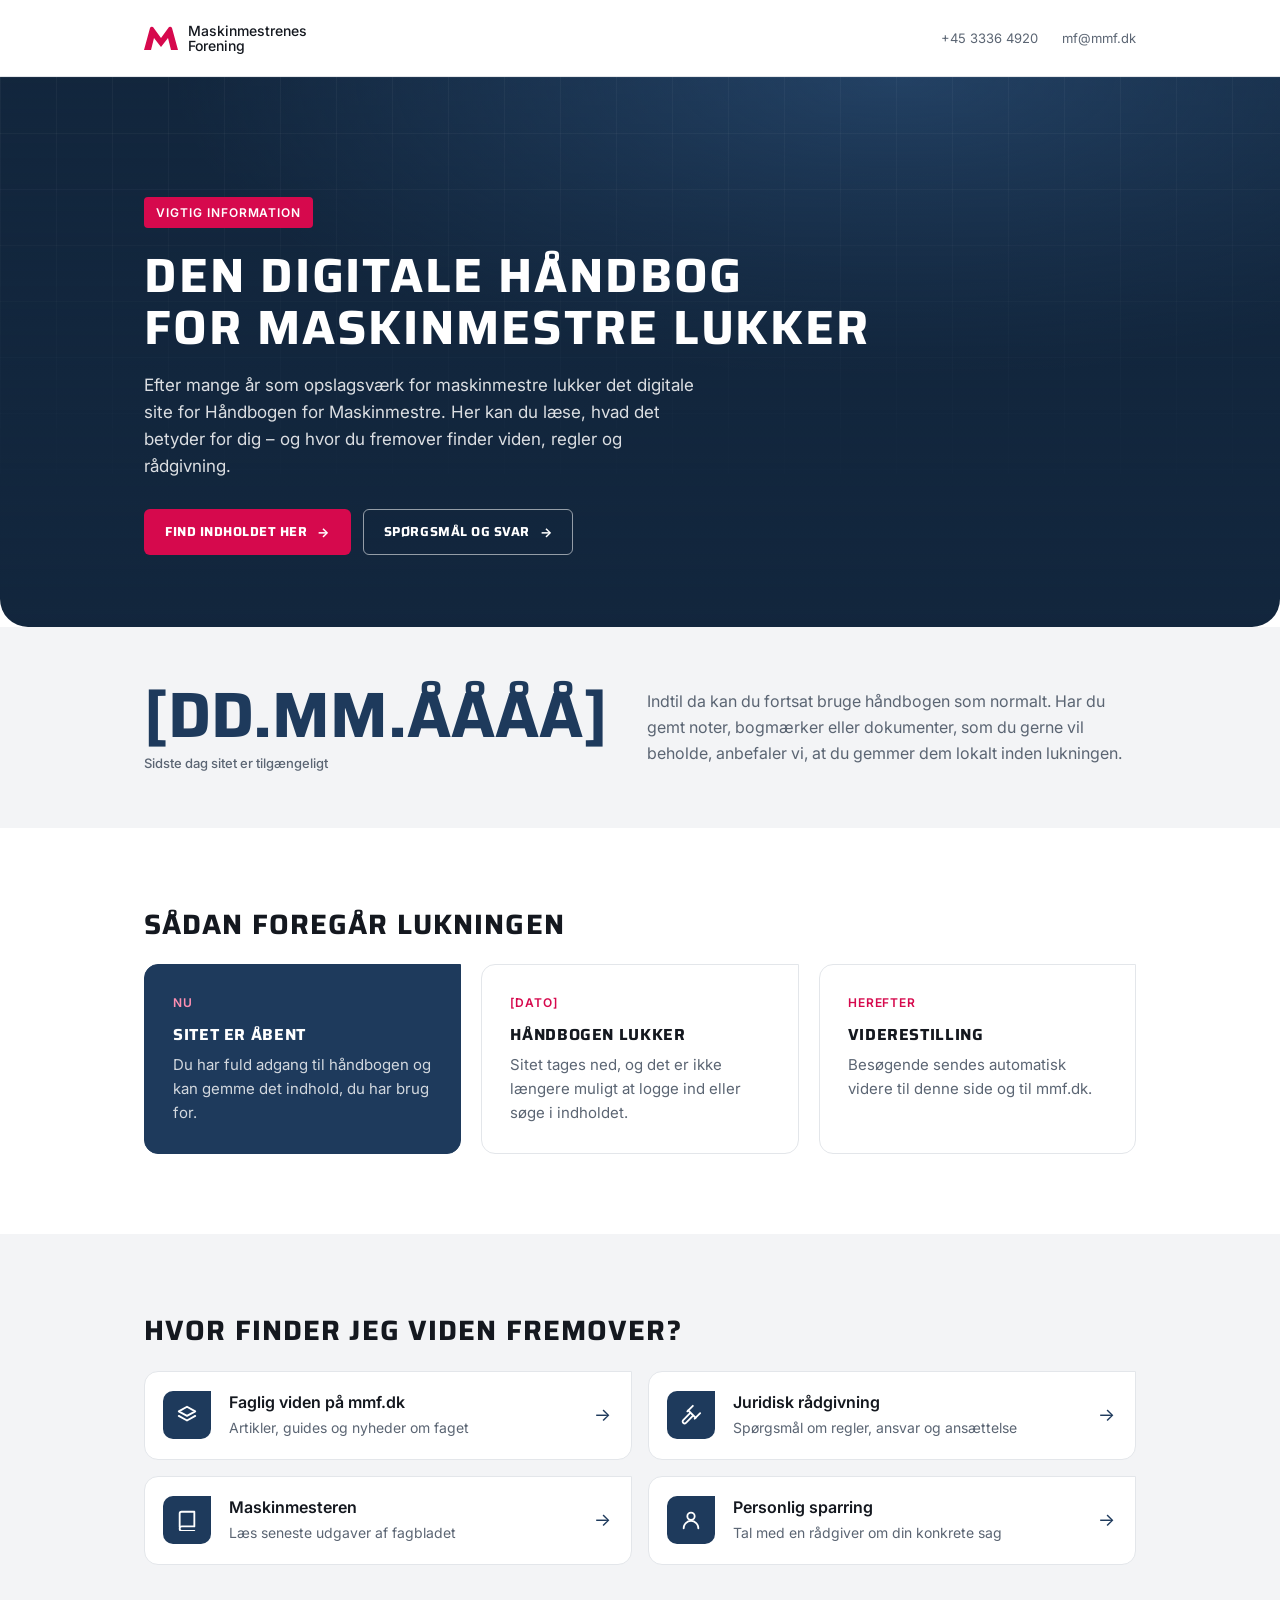
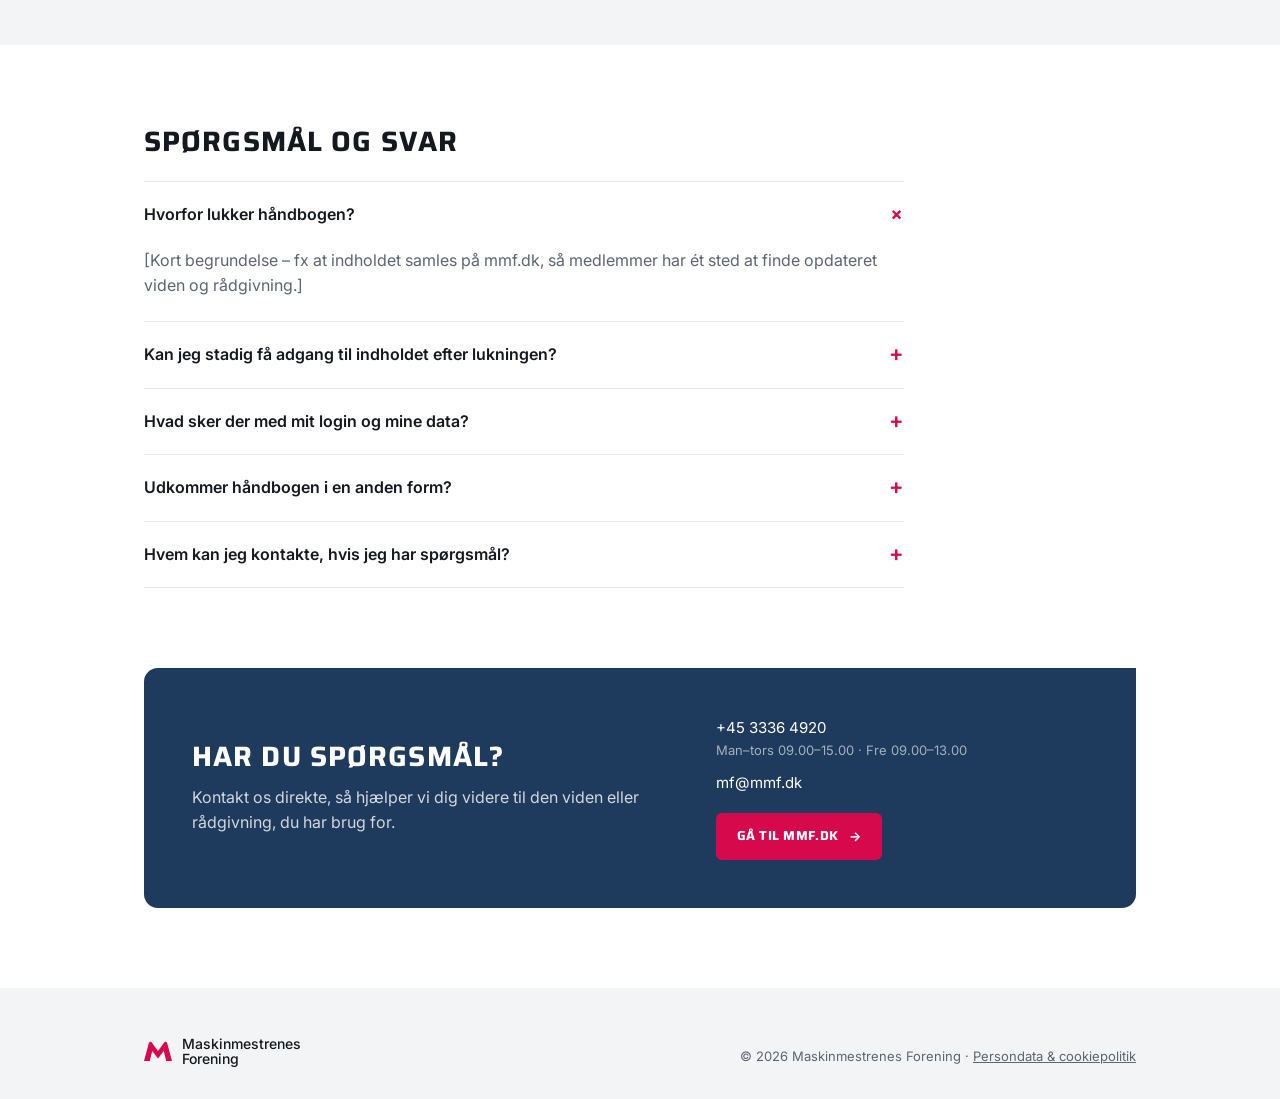
==== haandbog-nedlukning/index.html @ c43f75a7 "Add information page about closing the digital Håndbog for Maskinmestre Co-Authored-By: Claude Opus " ====
<!doctype html>
<html lang="da">
<head>
<meta charset="utf-8">
<meta name="viewport" content="width=device-width, initial-scale=1">
<title>Håndbogen lukker | Maskinmestrenes Forening</title>
<meta name="description" content="Den digitale Håndbog for Maskinmestre lukker. Læs hvad det betyder for dig, og hvor du fremover finder indholdet.">
<link rel="preconnect" href="https://fonts.googleapis.com">
<link rel="preconnect" href="https://fonts.gstatic.com" crossorigin>
<link href="https://fonts.googleapis.com/css2?family=Saira:wght@600;700&family=Inter:wght@400;500;600&display=swap" rel="stylesheet">
<style>
  :root {
    --red: #d6094d;
    --red-dark: #b0073f;
    --navy: #1e3a5c;
    --navy-dark: #12263d;
    --ink: #14181f;
    --muted: #5b6573;
    --line: #e3e6ea;
    --grey: #f3f4f6;
    --white: #fff;
    --radius: 14px;
    --wrap: 1040px;
  }
  * { box-sizing: border-box; }
  html { -webkit-text-size-adjust: 100%; }
  body {
    margin: 0;
    font: 400 16px/1.6 Inter, system-ui, sans-serif;
    color: var(--ink);
    background: var(--white);
  }
  a { color: inherit; }
  img, svg { display: block; }
  .wrap { max-width: var(--wrap); margin: 0 auto; padding: 0 24px; }

  h1, h2, h3, .btn {
    font-family: Saira, Inter, sans-serif;
    text-transform: uppercase;
    letter-spacing: .04em;
  }
  h1 { font-size: clamp(30px, 4.6vw, 48px); line-height: 1.08; margin: 0 0 18px; }
  h2 { font-size: clamp(22px, 2.6vw, 28px); line-height: 1.15; margin: 0 0 24px; }
  h3 { font-size: 16px; line-height: 1.3; margin: 0 0 8px; }
  p { margin: 0 0 14px; }

  /* Signatur-form: afrundede hjørner på alle undtagen øverst til højre */
  .shape { border-radius: var(--radius) 0 var(--radius) var(--radius); }

  /* Knapper */
  .btn {
    display: inline-flex; align-items: center; gap: 10px;
    padding: 12px 20px;
    font-size: 13px; font-weight: 700;
    text-decoration: none;
    border-radius: 6px;
    border: 1.5px solid transparent;
    transition: background .2s, border-color .2s, color .2s;
  }
  .btn::after { content: "→"; font-family: Inter, sans-serif; }
  .btn--red { background: var(--red); color: var(--white); }
  .btn--red:hover { background: var(--red-dark); }
  .btn--ghost { border-color: rgba(255,255,255,.55); color: var(--white); }
  .btn--ghost:hover { border-color: var(--white); background: rgba(255,255,255,.08); }
  .btn--outline { border-color: var(--red); color: var(--red); }
  .btn--outline:hover { background: var(--red); color: var(--white); }

  /* Header */
  .header { border-bottom: 1px solid var(--line); background: var(--white); }
  .header .wrap { display: flex; align-items: center; justify-content: space-between; height: 76px; }
  .logo { display: flex; align-items: center; gap: 10px; text-decoration: none; }
  .logo span { font-size: 14px; line-height: 1.1; font-weight: 500; }
  .header__contact { display: flex; gap: 24px; font-size: 13px; color: var(--muted); }
  .header__contact a { text-decoration: none; }
  .header__contact a:hover { color: var(--red); }

  /* Hero */
  .hero {
    position: relative;
    color: var(--white);
    background:
      linear-gradient(180deg, rgba(18,38,61,.35) 0%, rgba(18,38,61,.92) 100%),
      radial-gradient(1200px 500px at 70% 0%, #2c5079 0%, transparent 60%),
      var(--navy-dark);
    border-radius: 0 0 28px 28px;
    overflow: hidden;
  }
  /* Diskret teknisk linjemønster i stedet for foto – udskift evt. med billede */
  .hero::before {
    content: ""; position: absolute; inset: 0;
    background-image:
      linear-gradient(rgba(255,255,255,.04) 1px, transparent 1px),
      linear-gradient(90deg, rgba(255,255,255,.04) 1px, transparent 1px);
    background-size: 56px 56px;
    mask-image: linear-gradient(180deg, #000 0%, transparent 85%);
  }
  .hero .wrap { position: relative; padding-top: 120px; padding-bottom: 72px; }
  .hero__tag {
    display: inline-block; margin-bottom: 22px;
    padding: 6px 12px;
    font-size: 12px; font-weight: 600; letter-spacing: .08em; text-transform: uppercase;
    background: var(--red); border-radius: 4px;
  }
  .hero p { max-width: 560px; font-size: 17px; color: rgba(255,255,255,.85); }
  .hero__actions { display: flex; flex-wrap: wrap; gap: 12px; margin-top: 28px; }

  /* Nøgledato */
  .date-strip { background: var(--grey); padding: 56px 0; }
  .date-strip .wrap { display: grid; grid-template-columns: auto 1fr; gap: 40px; align-items: center; }
  .date-big {
    font-family: Saira, sans-serif; font-weight: 700;
    font-size: clamp(40px, 6vw, 64px); line-height: 1; color: var(--navy);
  }
  .date-big small { display: block; margin-top: 8px; font: 500 13px/1.3 Inter, sans-serif; color: var(--muted); text-transform: none; letter-spacing: 0; }
  .date-strip p { margin: 0; max-width: 560px; color: var(--muted); }

  /* Sektioner */
  .section { padding: 80px 0; }

  /* Tidslinje */
  .timeline { display: grid; grid-template-columns: repeat(3, 1fr); gap: 20px; list-style: none; margin: 0; padding: 0; }
  .timeline li { padding: 28px; border: 1px solid var(--line); background: var(--white); }
  .timeline li.is-now { background: var(--navy); color: var(--white); border-color: var(--navy); }
  .timeline__when {
    display: block; margin-bottom: 12px;
    font-size: 12px; font-weight: 600; letter-spacing: .08em; text-transform: uppercase; color: var(--red);
  }
  .timeline li.is-now .timeline__when { color: #ff8fb2; }
  .timeline p { margin: 0; font-size: 15px; color: var(--muted); }
  .timeline li.is-now p { color: rgba(255,255,255,.8); }

  /* Hvor finder jeg indholdet */
  .links { display: grid; grid-template-columns: repeat(2, 1fr); gap: 16px; }
  .link-card {
    display: flex; align-items: center; gap: 18px;
    padding: 18px 20px 18px 18px;
    background: var(--white); border: 1px solid var(--line);
    text-decoration: none;
    transition: border-color .2s, box-shadow .2s, transform .2s;
  }
  .link-card:hover { border-color: var(--navy); box-shadow: 0 8px 24px rgba(18,38,61,.08); transform: translateY(-2px); }
  .link-card__icon {
    flex: none; width: 48px; height: 48px;
    display: grid; place-items: center;
    background: var(--navy); color: var(--white);
    border-radius: 10px 0 10px 10px;
  }
  .link-card__text { flex: 1; }
  .link-card__text strong { display: block; font-weight: 600; }
  .link-card__text span { font-size: 14px; color: var(--muted); }
  .link-card__arrow { color: var(--navy); font-size: 18px; }

  /* FAQ */
  .faq { max-width: 760px; }
  .faq details { border-bottom: 1px solid var(--line); }
  .faq details:first-of-type { border-top: 1px solid var(--line); }
  .faq summary {
    list-style: none; cursor: pointer;
    display: flex; justify-content: space-between; gap: 20px;
    padding: 20px 0; font-weight: 600;
  }
  .faq summary::-webkit-details-marker { display: none; }
  .faq summary::after { content: "+"; font-size: 22px; line-height: 1; color: var(--red); transition: transform .2s; }
  .faq details[open] summary::after { transform: rotate(45deg); }
  .faq details p { color: var(--muted); padding-bottom: 8px; }

  /* Kontakt-boks */
  .contact {
    display: grid; grid-template-columns: 1.3fr 1fr; gap: 40px; align-items: center;
    padding: 48px; background: var(--navy); color: var(--white);
  }
  .contact p { color: rgba(255,255,255,.8); margin: 0; }
  .contact h2 { margin-bottom: 12px; }
  .contact ul { list-style: none; margin: 0; padding: 0; display: grid; gap: 10px; font-size: 15px; }
  .contact ul a { text-decoration: none; }
  .contact ul a:hover { text-decoration: underline; }
  .contact ul small { display: block; color: rgba(255,255,255,.6); font-size: 13px; }

  /* Footer */
  .footer { background: var(--grey); padding: 48px 0 32px; font-size: 13px; color: var(--muted); }
  .footer .wrap { display: flex; flex-wrap: wrap; justify-content: space-between; gap: 24px; align-items: flex-end; }

  @media (max-width: 820px) {
    .header__contact { display: none; }
    .hero .wrap { padding-top: 72px; padding-bottom: 56px; }
    .date-strip .wrap { grid-template-columns: 1fr; gap: 16px; }
    .timeline, .links, .contact { grid-template-columns: 1fr; }
    .contact { padding: 32px 24px; }
    .section { padding: 56px 0; }
  }
  @media (max-width: 480px) {
    .wrap { padding: 0 16px; }
    .hero__actions .btn { width: 100%; justify-content: space-between; }
  }
</style>
</head>
<body>

<header class="header">
  <div class="wrap">
    <a class="logo" href="https://www.mmf.dk" aria-label="Maskinmestrenes Forening – forside">
      <!-- Placeholder-mærke: udskift med det officielle logo (SVG) -->
      <svg width="34" height="24" viewBox="0 0 34 24" aria-hidden="true">
        <path d="M0 24 L6 2 Q7 0 9 1 L17 12 L25 1 Q27 0 28 2 L34 24 H27 L24 12 L17 21 L10 12 L7 24 Z" fill="#d6094d"/>
      </svg>
      <span>Maskinmestrenes<br>Forening</span>
    </a>
    <div class="header__contact">
      <a href="tel:+4533364920">+45 3336 4920</a>
      <a href="mailto:mf@mmf.dk">mf@mmf.dk</a>
    </div>
  </div>
</header>

<main>
  <section class="hero">
    <div class="wrap">
      <span class="hero__tag">Vigtig information</span>
      <h1>Den digitale håndbog<br>for maskinmestre lukker</h1>
      <p>Efter mange år som opslagsværk for maskinmestre lukker det digitale site for Håndbogen for Maskinmestre. Her kan du læse, hvad det betyder for dig – og hvor du fremover finder viden, regler og rådgivning.</p>
      <div class="hero__actions">
        <a class="btn btn--red" href="#hvor-finder-jeg">Find indholdet her</a>
        <a class="btn btn--ghost" href="#faq">Spørgsmål og svar</a>
      </div>
    </div>
  </section>

  <section class="date-strip">
    <div class="wrap">
      <div class="date-big">[DD.MM.ÅÅÅÅ]<small>Sidste dag sitet er tilgængeligt</small></div>
      <p>Indtil da kan du fortsat bruge håndbogen som normalt. Har du gemt noter, bogmærker eller dokumenter, som du gerne vil beholde, anbefaler vi, at du gemmer dem lokalt inden lukningen.</p>
    </div>
  </section>

  <section class="section">
    <div class="wrap">
      <h2>Sådan foregår lukningen</h2>
      <ol class="timeline">
        <li class="shape is-now">
          <span class="timeline__when">Nu</span>
          <h3>Sitet er åbent</h3>
          <p>Du har fuld adgang til håndbogen og kan gemme det indhold, du har brug for.</p>
        </li>
        <li class="shape">
          <span class="timeline__when">[Dato]</span>
          <h3>Håndbogen lukker</h3>
          <p>Sitet tages ned, og det er ikke længere muligt at logge ind eller søge i indholdet.</p>
        </li>
        <li class="shape">
          <span class="timeline__when">Herefter</span>
          <h3>Viderestilling</h3>
          <p>Besøgende sendes automatisk videre til denne side og til mmf.dk.</p>
        </li>
      </ol>
    </div>
  </section>

  <section class="section" id="hvor-finder-jeg" style="background: var(--grey);">
    <div class="wrap">
      <h2>Hvor finder jeg viden fremover?</h2>
      <div class="links">
        <a class="link-card shape" href="https://www.mmf.dk">
          <span class="link-card__icon" aria-hidden="true">
            <svg width="22" height="22" viewBox="0 0 24 24" fill="none" stroke="currentColor" stroke-width="2" stroke-linecap="round" stroke-linejoin="round"><path d="M12 3 3 8l9 5 9-5-9-5Z"/><path d="m3 13 9 5 9-5"/></svg>
          </span>
          <span class="link-card__text"><strong>Faglig viden på mmf.dk</strong><span>Artikler, guides og nyheder om faget</span></span>
          <span class="link-card__arrow" aria-hidden="true">→</span>
        </a>
        <a class="link-card shape" href="https://www.mmf.dk">
          <span class="link-card__icon" aria-hidden="true">
            <svg width="22" height="22" viewBox="0 0 24 24" fill="none" stroke="currentColor" stroke-width="2" stroke-linecap="round" stroke-linejoin="round"><path d="m14 13-7.5 7.5a2.1 2.1 0 0 1-3-3L11 10"/><path d="m16 16 6-6"/><path d="m8 8 6-6"/><path d="m9 7 8 8"/></svg>
          </span>
          <span class="link-card__text"><strong>Juridisk rådgivning</strong><span>Spørgsmål om regler, ansvar og ansættelse</span></span>
          <span class="link-card__arrow" aria-hidden="true">→</span>
        </a>
        <a class="link-card shape" href="https://www.mmf.dk">
          <span class="link-card__icon" aria-hidden="true">
            <svg width="22" height="22" viewBox="0 0 24 24" fill="none" stroke="currentColor" stroke-width="2" stroke-linecap="round" stroke-linejoin="round"><path d="M4 19.5V5a2 2 0 0 1 2-2h14v16H6.5a2.5 2.5 0 0 0 0 5H20"/></svg>
          </span>
          <span class="link-card__text"><strong>Maskinmesteren</strong><span>Læs seneste udgaver af fagbladet</span></span>
          <span class="link-card__arrow" aria-hidden="true">→</span>
        </a>
        <a class="link-card shape" href="https://www.mmf.dk">
          <span class="link-card__icon" aria-hidden="true">
            <svg width="22" height="22" viewBox="0 0 24 24" fill="none" stroke="currentColor" stroke-width="2" stroke-linecap="round" stroke-linejoin="round"><circle cx="12" cy="8" r="4"/><path d="M4 21a8 8 0 0 1 16 0"/></svg>
          </span>
          <span class="link-card__text"><strong>Personlig sparring</strong><span>Tal med en rådgiver om din konkrete sag</span></span>
          <span class="link-card__arrow" aria-hidden="true">→</span>
        </a>
      </div>
    </div>
  </section>

  <section class="section" id="faq">
    <div class="wrap">
      <h2>Spørgsmål og svar</h2>
      <div class="faq">
        <details open>
          <summary>Hvorfor lukker håndbogen?</summary>
          <p>[Kort begrundelse – fx at indholdet samles på mmf.dk, så medlemmer har ét sted at finde opdateret viden og rådgivning.]</p>
        </details>
        <details>
          <summary>Kan jeg stadig få adgang til indholdet efter lukningen?</summary>
          <p>Nej, sitet og dets indhold vil ikke længere være tilgængeligt. Gem derfor de dokumenter eller afsnit, du har brug for, inden lukningen.</p>
        </details>
        <details>
          <summary>Hvad sker der med mit login og mine data?</summary>
          <p>Dit login til håndbogen deaktiveres ved lukningen, og personoplysninger knyttet til sitet slettes i overensstemmelse med foreningens privatlivspolitik. Dit medlemskab af Maskinmestrenes Forening påvirkes ikke.</p>
        </details>
        <details>
          <summary>Udkommer håndbogen i en anden form?</summary>
          <p>[Uddyb om der findes en trykt udgave, PDF eller lignende – eller slet spørgsmålet.]</p>
        </details>
        <details>
          <summary>Hvem kan jeg kontakte, hvis jeg har spørgsmål?</summary>
          <p>Du er altid velkommen til at kontakte sekretariatet på telefon eller mail – se kontaktoplysningerne nedenfor.</p>
        </details>
      </div>
    </div>
  </section>

  <section class="section" style="padding-top: 0;">
    <div class="wrap">
      <div class="contact shape">
        <div>
          <h2>Har du spørgsmål?</h2>
          <p>Kontakt os direkte, så hjælper vi dig videre til den viden eller rådgivning, du har brug for.</p>
        </div>
        <ul>
          <li><a href="tel:+4533364920">+45 3336 4920</a><small>Man–tors 09.00–15.00 · Fre 09.00–13.00</small></li>
          <li><a href="mailto:mf@mmf.dk">mf@mmf.dk</a></li>
          <li style="margin-top: 8px;"><a class="btn btn--red" href="https://www.mmf.dk">Gå til mmf.dk</a></li>
        </ul>
      </div>
    </div>
  </section>
</main>

<footer class="footer">
  <div class="wrap">
    <a class="logo" href="https://www.mmf.dk">
      <svg width="28" height="20" viewBox="0 0 34 24" aria-hidden="true">
        <path d="M0 24 L6 2 Q7 0 9 1 L17 12 L25 1 Q27 0 28 2 L34 24 H27 L24 12 L17 21 L10 12 L7 24 Z" fill="#d6094d"/>
      </svg>
      <span style="color: var(--ink);">Maskinmestrenes<br>Forening</span>
    </a>
    <div>© 2026 Maskinmestrenes Forening · <a href="https://www.mmf.dk">Persondata &amp; cookiepolitik</a></div>
  </div>
</footer>

</body>
</html>
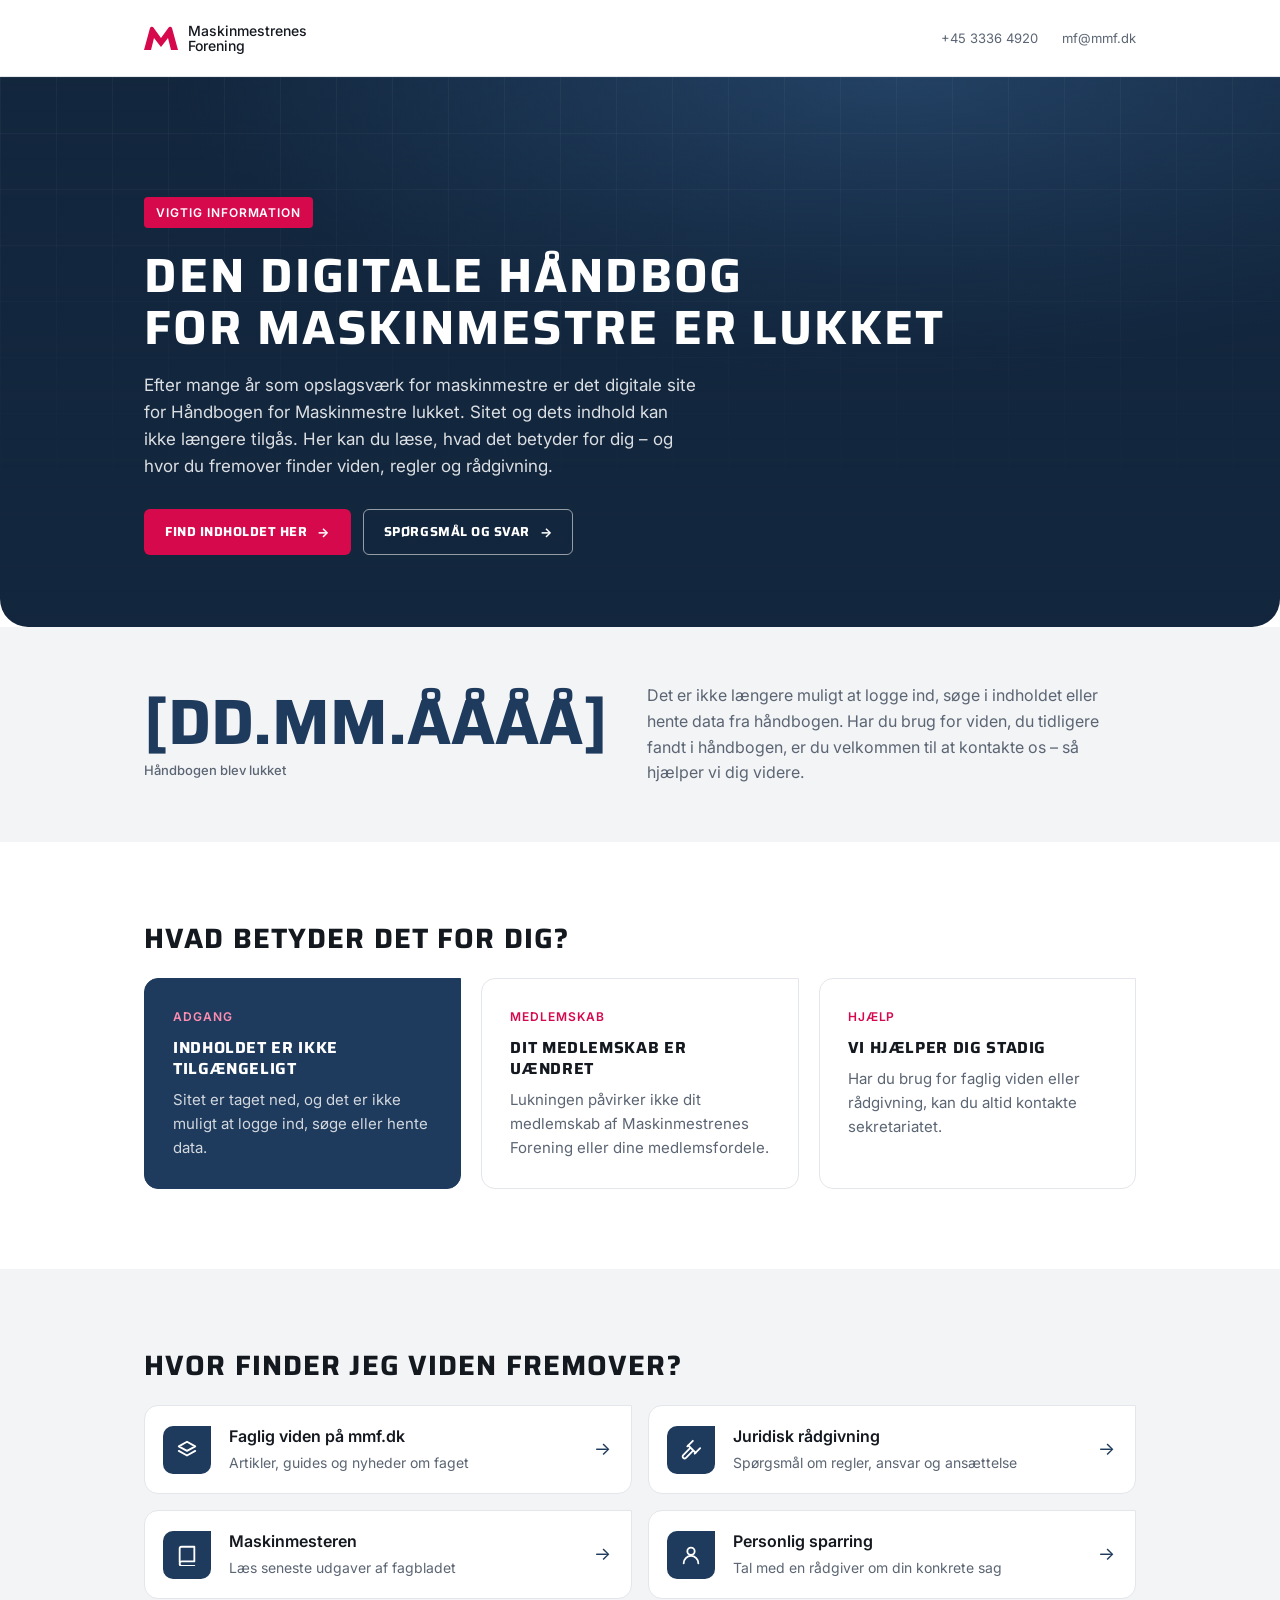
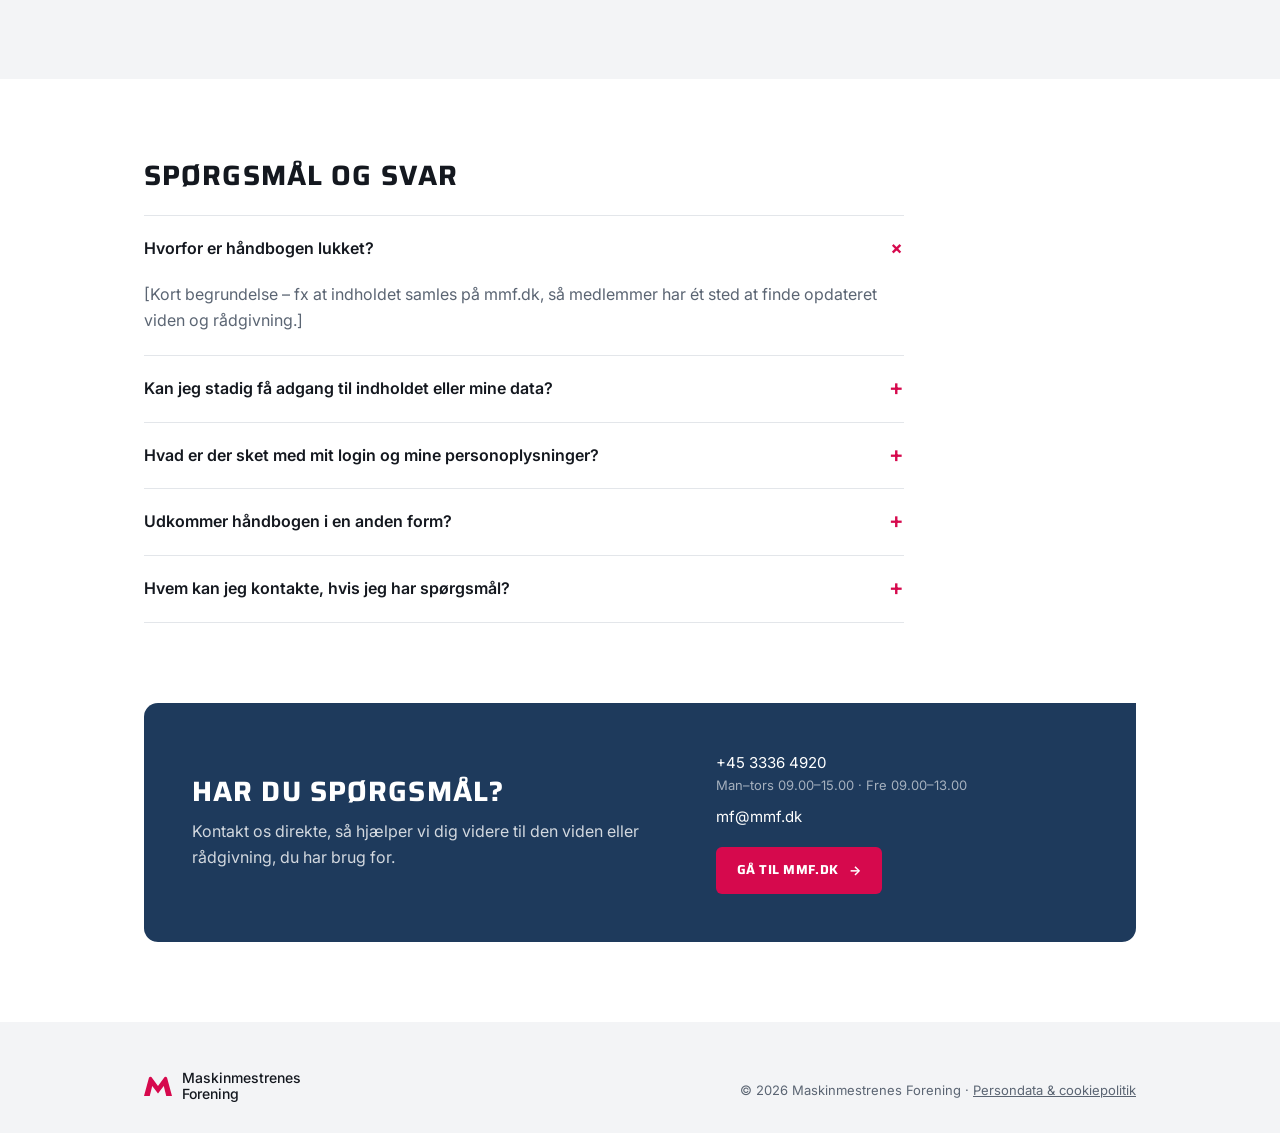
==== commit 29c6af32: "Update Håndbog page copy: the site is already closed Co-Authored-By: Claude Opus 5.5 <noreply@anthro" ====
--- a/haandbog-nedlukning/index.html
+++ b/haandbog-nedlukning/index.html
@@ -3,8 +3,8 @@
 <head>
 <meta charset="utf-8">
 <meta name="viewport" content="width=device-width, initial-scale=1">
-<title>Håndbogen lukker | Maskinmestrenes Forening</title>
-<meta name="description" content="Den digitale Håndbog for Maskinmestre lukker. Læs hvad det betyder for dig, og hvor du fremover finder indholdet.">
+<title>Håndbogen er lukket | Maskinmestrenes Forening</title>
+<meta name="description" content="Den digitale Håndbog for Maskinmestre er lukket. Læs hvad det betyder for dig, og hvor du fremover finder viden og rådgivning.">
 <link rel="preconnect" href="https://fonts.googleapis.com">
 <link rel="preconnect" href="https://fonts.gstatic.com" crossorigin>
 <link href="https://fonts.googleapis.com/css2?family=Saira:wght@600;700&family=Inter:wght@400;500;600&display=swap" rel="stylesheet">
@@ -216,8 +216,8 @@
   <section class="hero">
     <div class="wrap">
       <span class="hero__tag">Vigtig information</span>
-      <h1>Den digitale håndbog<br>for maskinmestre lukker</h1>
-      <p>Efter mange år som opslagsværk for maskinmestre lukker det digitale site for Håndbogen for Maskinmestre. Her kan du læse, hvad det betyder for dig – og hvor du fremover finder viden, regler og rådgivning.</p>
+      <h1>Den digitale håndbog<br>for maskinmestre er lukket</h1>
+      <p>Efter mange år som opslagsværk for maskinmestre er det digitale site for Håndbogen for Maskinmestre lukket. Sitet og dets indhold kan ikke længere tilgås. Her kan du læse, hvad det betyder for dig – og hvor du fremover finder viden, regler og rådgivning.</p>
       <div class="hero__actions">
         <a class="btn btn--red" href="#hvor-finder-jeg">Find indholdet her</a>
         <a class="btn btn--ghost" href="#faq">Spørgsmål og svar</a>
@@ -227,31 +227,31 @@
 
   <section class="date-strip">
     <div class="wrap">
-      <div class="date-big">[DD.MM.ÅÅÅÅ]<small>Sidste dag sitet er tilgængeligt</small></div>
-      <p>Indtil da kan du fortsat bruge håndbogen som normalt. Har du gemt noter, bogmærker eller dokumenter, som du gerne vil beholde, anbefaler vi, at du gemmer dem lokalt inden lukningen.</p>
+      <div class="date-big">[DD.MM.ÅÅÅÅ]<small>Håndbogen blev lukket</small></div>
+      <p>Det er ikke længere muligt at logge ind, søge i indholdet eller hente data fra håndbogen. Har du brug for viden, du tidligere fandt i håndbogen, er du velkommen til at kontakte os – så hjælper vi dig videre.</p>
     </div>
   </section>
 
   <section class="section">
     <div class="wrap">
-      <h2>Sådan foregår lukningen</h2>
-      <ol class="timeline">
+      <h2>Hvad betyder det for dig?</h2>
+      <ul class="timeline">
         <li class="shape is-now">
-          <span class="timeline__when">Nu</span>
-          <h3>Sitet er åbent</h3>
-          <p>Du har fuld adgang til håndbogen og kan gemme det indhold, du har brug for.</p>
+          <span class="timeline__when">Adgang</span>
+          <h3>Indholdet er ikke tilgængeligt</h3>
+          <p>Sitet er taget ned, og det er ikke muligt at logge ind, søge eller hente data.</p>
         </li>
         <li class="shape">
-          <span class="timeline__when">[Dato]</span>
-          <h3>Håndbogen lukker</h3>
-          <p>Sitet tages ned, og det er ikke længere muligt at logge ind eller søge i indholdet.</p>
+          <span class="timeline__when">Medlemskab</span>
+          <h3>Dit medlemskab er uændret</h3>
+          <p>Lukningen påvirker ikke dit medlemskab af Maskinmestrenes Forening eller dine medlemsfordele.</p>
         </li>
         <li class="shape">
-          <span class="timeline__when">Herefter</span>
-          <h3>Viderestilling</h3>
-          <p>Besøgende sendes automatisk videre til denne side og til mmf.dk.</p>
+          <span class="timeline__when">Hjælp</span>
+          <h3>Vi hjælper dig stadig</h3>
+          <p>Har du brug for faglig viden eller rådgivning, kan du altid kontakte sekretariatet.</p>
         </li>
-      </ol>
+      </ul>
     </div>
   </section>
 
@@ -296,16 +296,16 @@
       <h2>Spørgsmål og svar</h2>
       <div class="faq">
         <details open>
-          <summary>Hvorfor lukker håndbogen?</summary>
+          <summary>Hvorfor er håndbogen lukket?</summary>
           <p>[Kort begrundelse – fx at indholdet samles på mmf.dk, så medlemmer har ét sted at finde opdateret viden og rådgivning.]</p>
         </details>
         <details>
-          <summary>Kan jeg stadig få adgang til indholdet efter lukningen?</summary>
-          <p>Nej, sitet og dets indhold vil ikke længere være tilgængeligt. Gem derfor de dokumenter eller afsnit, du har brug for, inden lukningen.</p>
+          <summary>Kan jeg stadig få adgang til indholdet eller mine data?</summary>
+          <p>Nej. Sitet er lukket, og hverken indhold eller data kan tilgås eller hentes. Har du brug for viden fra et bestemt område, kan du kontakte sekretariatet, som hjælper dig videre.</p>
         </details>
         <details>
-          <summary>Hvad sker der med mit login og mine data?</summary>
-          <p>Dit login til håndbogen deaktiveres ved lukningen, og personoplysninger knyttet til sitet slettes i overensstemmelse med foreningens privatlivspolitik. Dit medlemskab af Maskinmestrenes Forening påvirkes ikke.</p>
+          <summary>Hvad er der sket med mit login og mine personoplysninger?</summary>
+          <p>Dit login til håndbogen er deaktiveret. Personoplysninger knyttet til sitet håndteres i overensstemmelse med foreningens privatlivspolitik. Dit medlemskab af Maskinmestrenes Forening påvirkes ikke.</p>
         </details>
         <details>
           <summary>Udkommer håndbogen i en anden form?</summary>
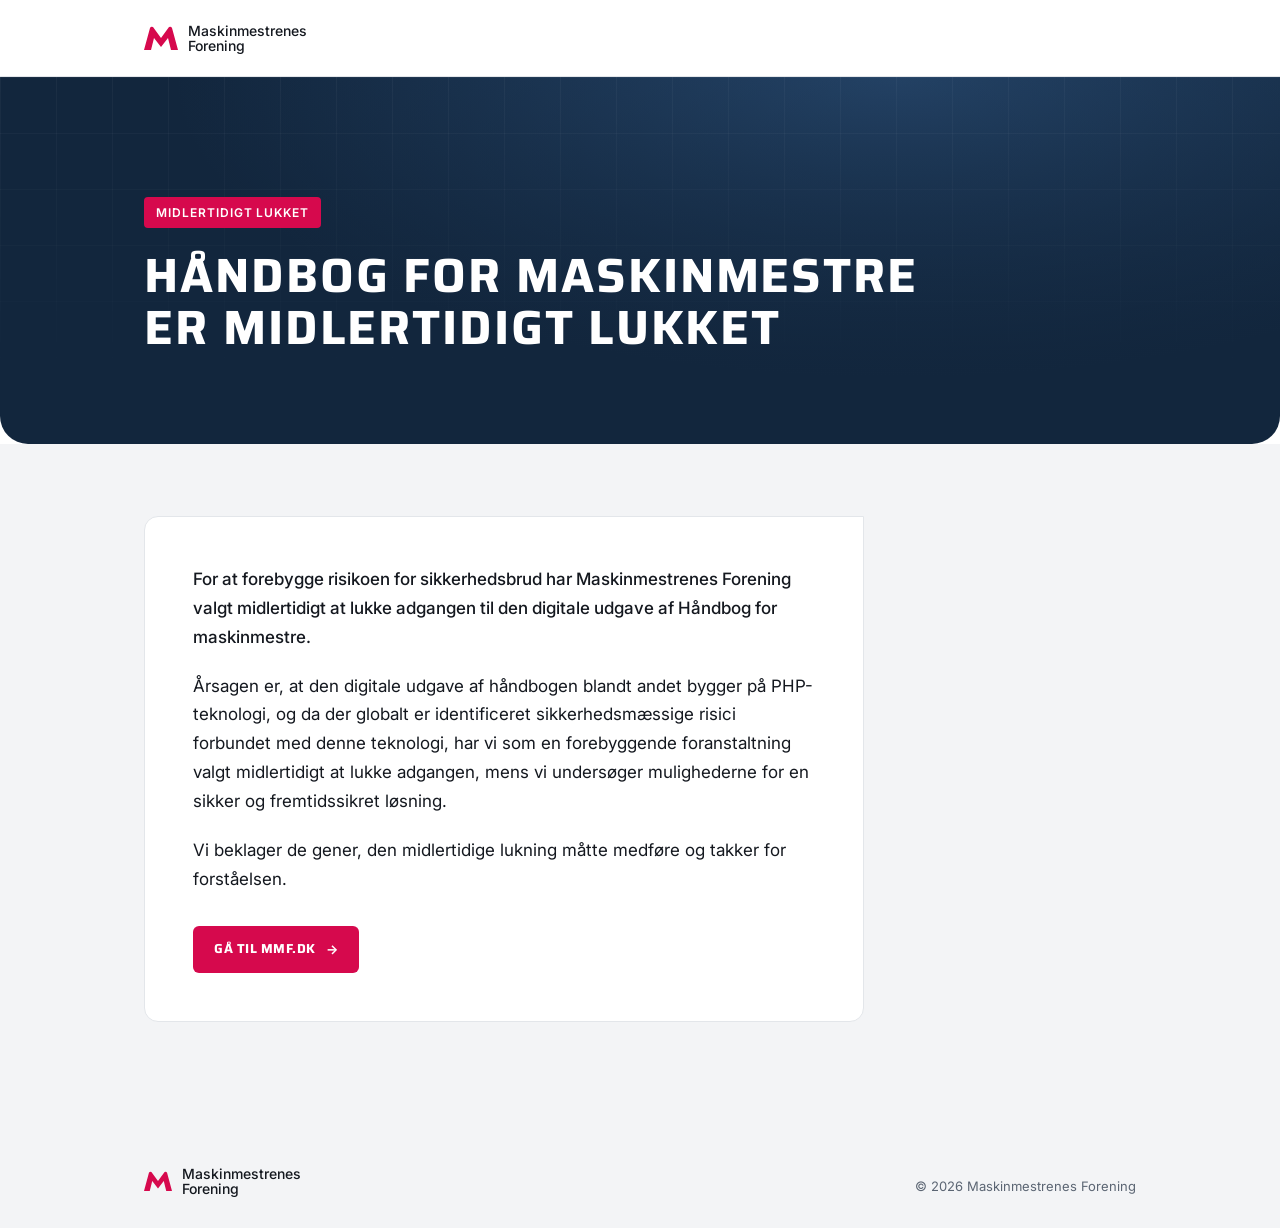
==== commit 888861e6: "Add simple 'temporarily closed' version of the Håndbog page Keep the fuller page as udvidet.html.  C" ====
--- a/haandbog-nedlukning/index.html
+++ b/haandbog-nedlukning/index.html
@@ -3,8 +3,8 @@
 <head>
 <meta charset="utf-8">
 <meta name="viewport" content="width=device-width, initial-scale=1">
-<title>Håndbogen er lukket | Maskinmestrenes Forening</title>
-<meta name="description" content="Den digitale Håndbog for Maskinmestre er lukket. Læs hvad det betyder for dig, og hvor du fremover finder viden og rådgivning.">
+<title>Håndbog for maskinmestre er midlertidigt lukket | Maskinmestrenes Forening</title>
+<meta name="description" content="Adgangen til den digitale udgave af Håndbog for maskinmestre er midlertidigt lukket som en forebyggende sikkerhedsforanstaltning.">
 <link rel="preconnect" href="https://fonts.googleapis.com">
 <link rel="preconnect" href="https://fonts.gstatic.com" crossorigin>
 <link href="https://fonts.googleapis.com/css2?family=Saira:wght@600;700&family=Inter:wght@400;500;600&display=swap" rel="stylesheet">
@@ -192,6 +192,18 @@
     .wrap { padding: 0 16px; }
     .hero__actions .btn { width: 100%; justify-content: space-between; }
   }
+
+  /* Simpel version */
+  .notice { padding: 72px 0 96px; }
+  .notice__card { max-width: 720px; padding: 48px; background: var(--white); border: 1px solid var(--line); }
+  .notice__card p { font-size: 17px; line-height: 1.7; margin-bottom: 20px; }
+  .notice__card p:last-of-type { margin-bottom: 32px; }
+  .notice__lead { font-weight: 500; }
+  @media (max-width: 820px) {
+    .notice { padding: 40px 0 64px; }
+    .notice__card { padding: 28px 22px; }
+    .notice__card p { font-size: 16px; }
+  }
 </style>
 </head>
 <body>
@@ -205,132 +217,24 @@
       </svg>
       <span>Maskinmestrenes<br>Forening</span>
     </a>
-    <div class="header__contact">
-      <a href="tel:+4533364920">+45 3336 4920</a>
-      <a href="mailto:mf@mmf.dk">mf@mmf.dk</a>
-    </div>
   </div>
 </header>
 
 <main>
   <section class="hero">
     <div class="wrap">
-      <span class="hero__tag">Vigtig information</span>
-      <h1>Den digitale håndbog<br>for maskinmestre er lukket</h1>
-      <p>Efter mange år som opslagsværk for maskinmestre er det digitale site for Håndbogen for Maskinmestre lukket. Sitet og dets indhold kan ikke længere tilgås. Her kan du læse, hvad det betyder for dig – og hvor du fremover finder viden, regler og rådgivning.</p>
-      <div class="hero__actions">
-        <a class="btn btn--red" href="#hvor-finder-jeg">Find indholdet her</a>
-        <a class="btn btn--ghost" href="#faq">Spørgsmål og svar</a>
-      </div>
+      <span class="hero__tag">Midlertidigt lukket</span>
+      <h1>Håndbog for maskinmestre<br>er midlertidigt lukket</h1>
     </div>
   </section>
 
-  <section class="date-strip">
+  <section class="notice" style="background: var(--grey);">
     <div class="wrap">
-      <div class="date-big">[DD.MM.ÅÅÅÅ]<small>Håndbogen blev lukket</small></div>
-      <p>Det er ikke længere muligt at logge ind, søge i indholdet eller hente data fra håndbogen. Har du brug for viden, du tidligere fandt i håndbogen, er du velkommen til at kontakte os – så hjælper vi dig videre.</p>
-    </div>
-  </section>
-
-  <section class="section">
-    <div class="wrap">
-      <h2>Hvad betyder det for dig?</h2>
-      <ul class="timeline">
-        <li class="shape is-now">
-          <span class="timeline__when">Adgang</span>
-          <h3>Indholdet er ikke tilgængeligt</h3>
-          <p>Sitet er taget ned, og det er ikke muligt at logge ind, søge eller hente data.</p>
-        </li>
-        <li class="shape">
-          <span class="timeline__when">Medlemskab</span>
-          <h3>Dit medlemskab er uændret</h3>
-          <p>Lukningen påvirker ikke dit medlemskab af Maskinmestrenes Forening eller dine medlemsfordele.</p>
-        </li>
-        <li class="shape">
-          <span class="timeline__when">Hjælp</span>
-          <h3>Vi hjælper dig stadig</h3>
-          <p>Har du brug for faglig viden eller rådgivning, kan du altid kontakte sekretariatet.</p>
-        </li>
-      </ul>
-    </div>
-  </section>
-
-  <section class="section" id="hvor-finder-jeg" style="background: var(--grey);">
-    <div class="wrap">
-      <h2>Hvor finder jeg viden fremover?</h2>
-      <div class="links">
-        <a class="link-card shape" href="https://www.mmf.dk">
-          <span class="link-card__icon" aria-hidden="true">
-            <svg width="22" height="22" viewBox="0 0 24 24" fill="none" stroke="currentColor" stroke-width="2" stroke-linecap="round" stroke-linejoin="round"><path d="M12 3 3 8l9 5 9-5-9-5Z"/><path d="m3 13 9 5 9-5"/></svg>
-          </span>
-          <span class="link-card__text"><strong>Faglig viden på mmf.dk</strong><span>Artikler, guides og nyheder om faget</span></span>
-          <span class="link-card__arrow" aria-hidden="true">→</span>
-        </a>
-        <a class="link-card shape" href="https://www.mmf.dk">
-          <span class="link-card__icon" aria-hidden="true">
-            <svg width="22" height="22" viewBox="0 0 24 24" fill="none" stroke="currentColor" stroke-width="2" stroke-linecap="round" stroke-linejoin="round"><path d="m14 13-7.5 7.5a2.1 2.1 0 0 1-3-3L11 10"/><path d="m16 16 6-6"/><path d="m8 8 6-6"/><path d="m9 7 8 8"/></svg>
-          </span>
-          <span class="link-card__text"><strong>Juridisk rådgivning</strong><span>Spørgsmål om regler, ansvar og ansættelse</span></span>
-          <span class="link-card__arrow" aria-hidden="true">→</span>
-        </a>
-        <a class="link-card shape" href="https://www.mmf.dk">
-          <span class="link-card__icon" aria-hidden="true">
-            <svg width="22" height="22" viewBox="0 0 24 24" fill="none" stroke="currentColor" stroke-width="2" stroke-linecap="round" stroke-linejoin="round"><path d="M4 19.5V5a2 2 0 0 1 2-2h14v16H6.5a2.5 2.5 0 0 0 0 5H20"/></svg>
-          </span>
-          <span class="link-card__text"><strong>Maskinmesteren</strong><span>Læs seneste udgaver af fagbladet</span></span>
-          <span class="link-card__arrow" aria-hidden="true">→</span>
-        </a>
-        <a class="link-card shape" href="https://www.mmf.dk">
-          <span class="link-card__icon" aria-hidden="true">
-            <svg width="22" height="22" viewBox="0 0 24 24" fill="none" stroke="currentColor" stroke-width="2" stroke-linecap="round" stroke-linejoin="round"><circle cx="12" cy="8" r="4"/><path d="M4 21a8 8 0 0 1 16 0"/></svg>
-          </span>
-          <span class="link-card__text"><strong>Personlig sparring</strong><span>Tal med en rådgiver om din konkrete sag</span></span>
-          <span class="link-card__arrow" aria-hidden="true">→</span>
-        </a>
-      </div>
-    </div>
-  </section>
-
-  <section class="section" id="faq">
-    <div class="wrap">
-      <h2>Spørgsmål og svar</h2>
-      <div class="faq">
-        <details open>
-          <summary>Hvorfor er håndbogen lukket?</summary>
-          <p>[Kort begrundelse – fx at indholdet samles på mmf.dk, så medlemmer har ét sted at finde opdateret viden og rådgivning.]</p>
-        </details>
-        <details>
-          <summary>Kan jeg stadig få adgang til indholdet eller mine data?</summary>
-          <p>Nej. Sitet er lukket, og hverken indhold eller data kan tilgås eller hentes. Har du brug for viden fra et bestemt område, kan du kontakte sekretariatet, som hjælper dig videre.</p>
-        </details>
-        <details>
-          <summary>Hvad er der sket med mit login og mine personoplysninger?</summary>
-          <p>Dit login til håndbogen er deaktiveret. Personoplysninger knyttet til sitet håndteres i overensstemmelse med foreningens privatlivspolitik. Dit medlemskab af Maskinmestrenes Forening påvirkes ikke.</p>
-        </details>
-        <details>
-          <summary>Udkommer håndbogen i en anden form?</summary>
-          <p>[Uddyb om der findes en trykt udgave, PDF eller lignende – eller slet spørgsmålet.]</p>
-        </details>
-        <details>
-          <summary>Hvem kan jeg kontakte, hvis jeg har spørgsmål?</summary>
-          <p>Du er altid velkommen til at kontakte sekretariatet på telefon eller mail – se kontaktoplysningerne nedenfor.</p>
-        </details>
-      </div>
-    </div>
-  </section>
-
-  <section class="section" style="padding-top: 0;">
-    <div class="wrap">
-      <div class="contact shape">
-        <div>
-          <h2>Har du spørgsmål?</h2>
-          <p>Kontakt os direkte, så hjælper vi dig videre til den viden eller rådgivning, du har brug for.</p>
-        </div>
-        <ul>
-          <li><a href="tel:+4533364920">+45 3336 4920</a><small>Man–tors 09.00–15.00 · Fre 09.00–13.00</small></li>
-          <li><a href="mailto:mf@mmf.dk">mf@mmf.dk</a></li>
-          <li style="margin-top: 8px;"><a class="btn btn--red" href="https://www.mmf.dk">Gå til mmf.dk</a></li>
-        </ul>
+      <div class="notice__card shape">
+        <p class="notice__lead">For at forebygge risikoen for sikkerhedsbrud har Maskinmestrenes Forening valgt midlertidigt at lukke adgangen til den digitale udgave af Håndbog for maskinmestre.</p>
+        <p>Årsagen er, at den digitale udgave af håndbogen blandt andet bygger på PHP-teknologi, og da der globalt er identificeret sikkerhedsmæssige risici forbundet med denne teknologi, har vi som en forebyggende foranstaltning valgt midlertidigt at lukke adgangen, mens vi undersøger mulighederne for en sikker og fremtidssikret løsning.</p>
+        <p>Vi beklager de gener, den midlertidige lukning måtte medføre og takker for forståelsen.</p>
+        <a class="btn btn--red" href="https://www.mmf.dk">Gå til mmf.dk</a>
       </div>
     </div>
   </section>
@@ -344,7 +248,7 @@
       </svg>
       <span style="color: var(--ink);">Maskinmestrenes<br>Forening</span>
     </a>
-    <div>© 2026 Maskinmestrenes Forening · <a href="https://www.mmf.dk">Persondata &amp; cookiepolitik</a></div>
+    <div>© 2026 Maskinmestrenes Forening</div>
   </div>
 </footer>
 
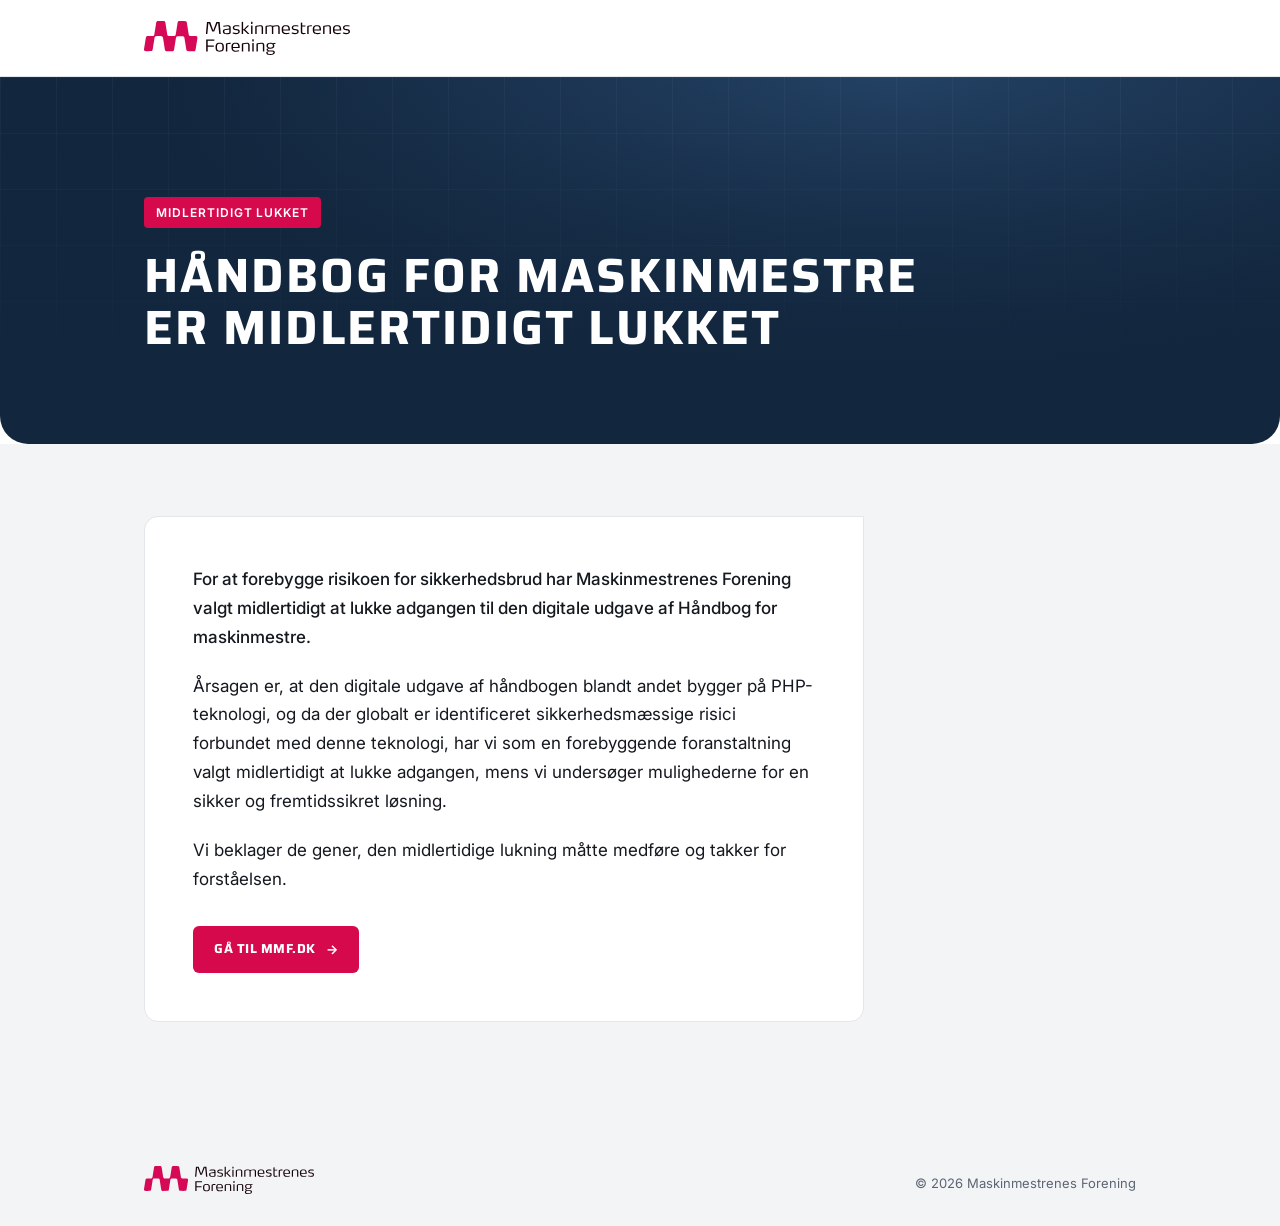
==== commit acfba310: "Use the official MMF logo in header and footer Co-Authored-By: Claude Opus 5.5 <noreply@anthropic.co" ====
--- a/haandbog-nedlukning/index.html
+++ b/haandbog-nedlukning/index.html
@@ -69,7 +69,7 @@
   .header { border-bottom: 1px solid var(--line); background: var(--white); }
   .header .wrap { display: flex; align-items: center; justify-content: space-between; height: 76px; }
   .logo { display: flex; align-items: center; gap: 10px; text-decoration: none; }
-  .logo span { font-size: 14px; line-height: 1.1; font-weight: 500; }
+  .logo img { height: auto; max-width: 100%; }
   .header__contact { display: flex; gap: 24px; font-size: 13px; color: var(--muted); }
   .header__contact a { text-decoration: none; }
   .header__contact a:hover { color: var(--red); }
@@ -211,11 +211,7 @@
 <header class="header">
   <div class="wrap">
     <a class="logo" href="https://www.mmf.dk" aria-label="Maskinmestrenes Forening – forside">
-      <!-- Placeholder-mærke: udskift med det officielle logo (SVG) -->
-      <svg width="34" height="24" viewBox="0 0 34 24" aria-hidden="true">
-        <path d="M0 24 L6 2 Q7 0 9 1 L17 12 L25 1 Q27 0 28 2 L34 24 H27 L24 12 L17 21 L10 12 L7 24 Z" fill="#d6094d"/>
-      </svg>
-      <span>Maskinmestrenes<br>Forening</span>
+      <img src="mmf-logo.svg" alt="Maskinmestrenes Forening" width="206" height="34">
     </a>
   </div>
 </header>
@@ -243,10 +239,7 @@
 <footer class="footer">
   <div class="wrap">
     <a class="logo" href="https://www.mmf.dk">
-      <svg width="28" height="20" viewBox="0 0 34 24" aria-hidden="true">
-        <path d="M0 24 L6 2 Q7 0 9 1 L17 12 L25 1 Q27 0 28 2 L34 24 H27 L24 12 L17 21 L10 12 L7 24 Z" fill="#d6094d"/>
-      </svg>
-      <span style="color: var(--ink);">Maskinmestrenes<br>Forening</span>
+      <img src="mmf-logo.svg" alt="Maskinmestrenes Forening" width="170" height="28">
     </a>
     <div>© 2026 Maskinmestrenes Forening</div>
   </div>
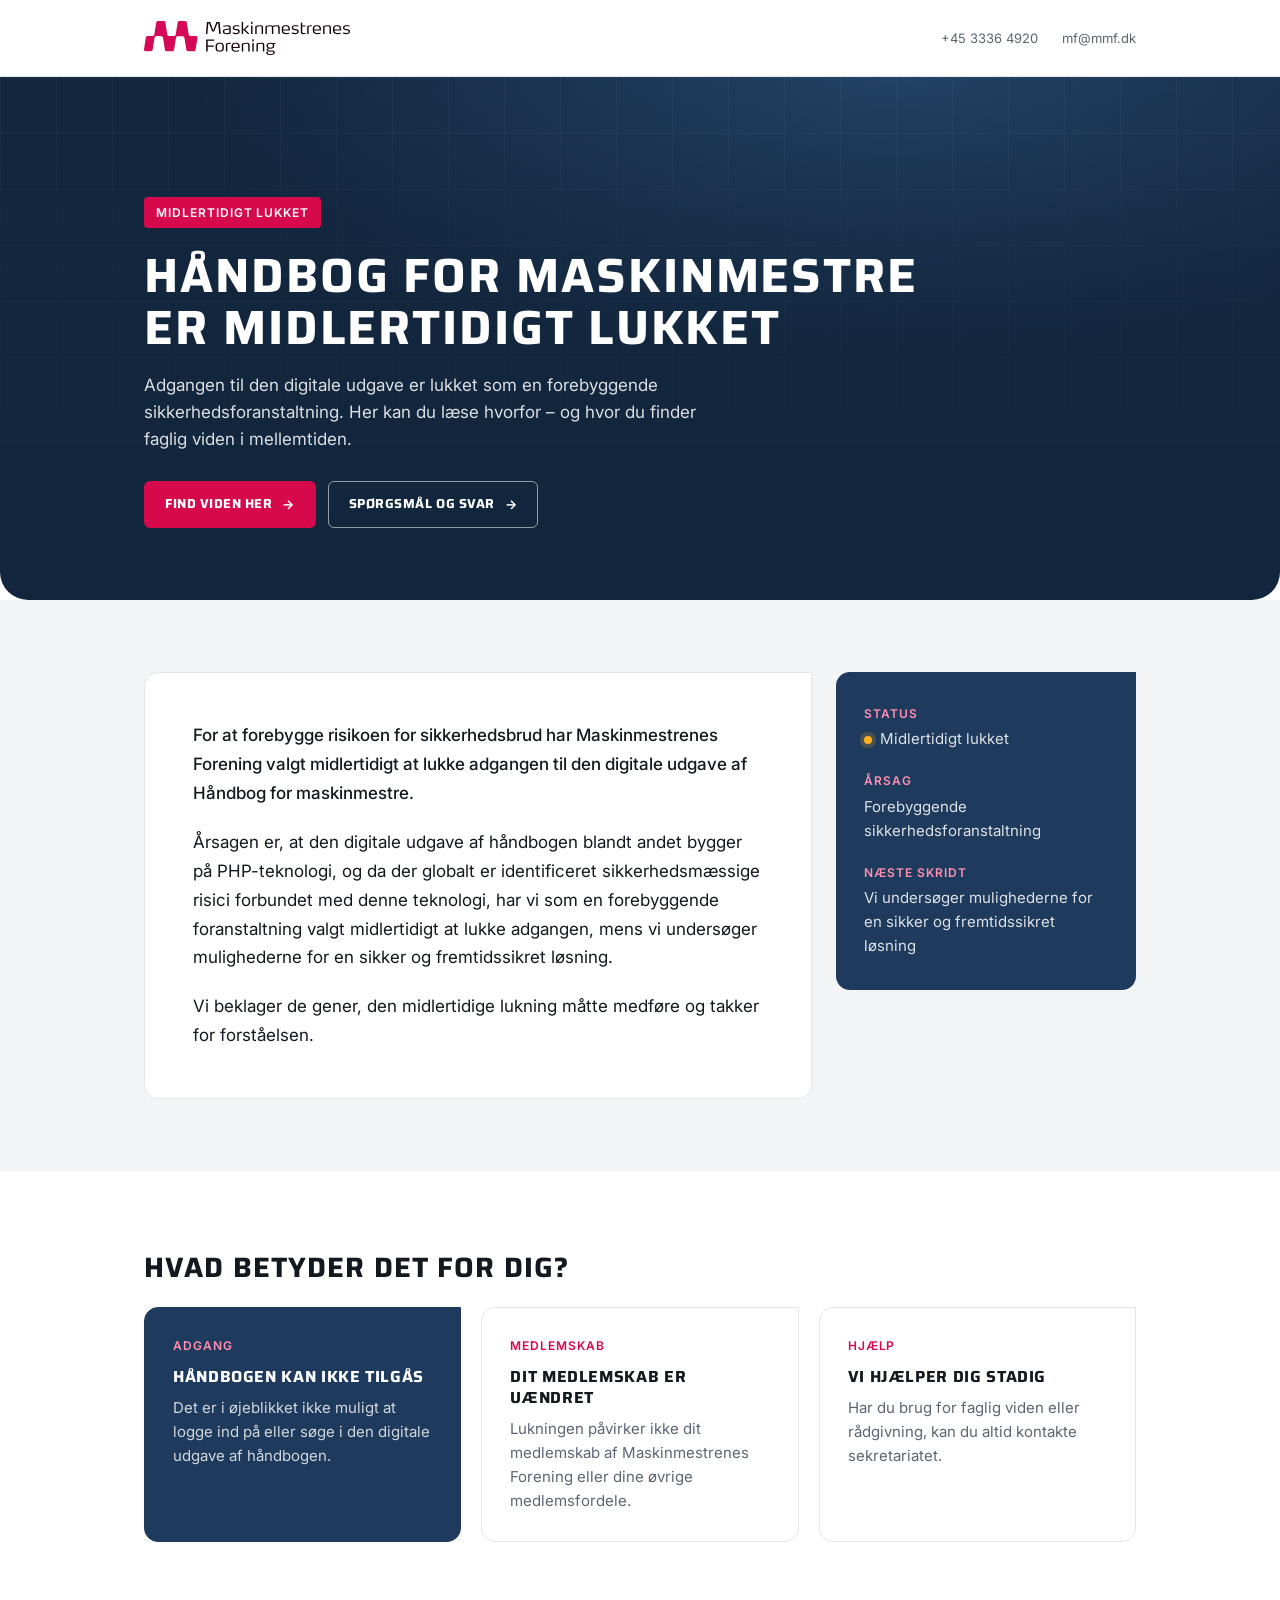
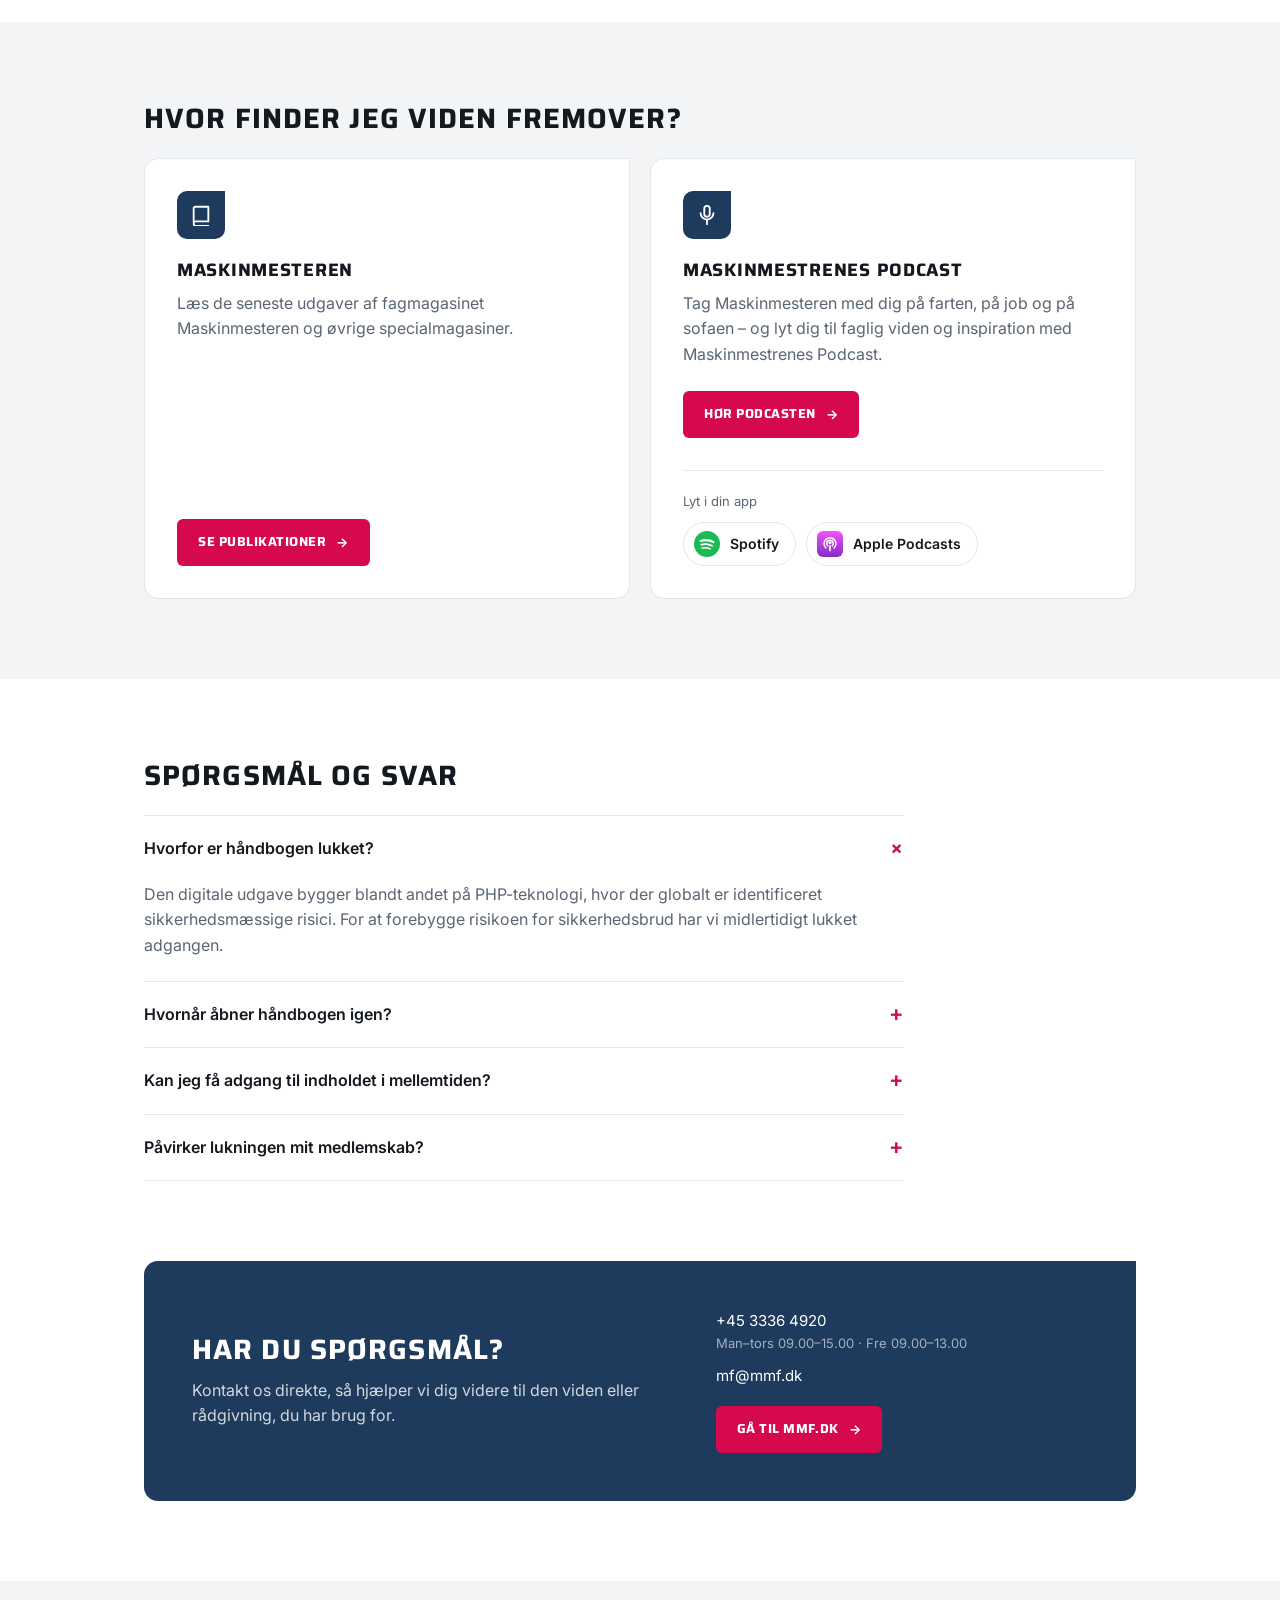
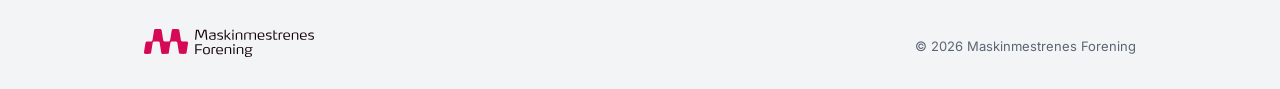
==== commit 76c2549c: "Expand Håndbog closure page with more blocks and podcast app links Add status box, 'what it means fo" ====
--- a/haandbog-nedlukning/index.html
+++ b/haandbog-nedlukning/index.html
@@ -104,16 +104,6 @@
   .hero p { max-width: 560px; font-size: 17px; color: rgba(255,255,255,.85); }
   .hero__actions { display: flex; flex-wrap: wrap; gap: 12px; margin-top: 28px; }
 
-  /* Nøgledato */
-  .date-strip { background: var(--grey); padding: 56px 0; }
-  .date-strip .wrap { display: grid; grid-template-columns: auto 1fr; gap: 40px; align-items: center; }
-  .date-big {
-    font-family: Saira, sans-serif; font-weight: 700;
-    font-size: clamp(40px, 6vw, 64px); line-height: 1; color: var(--navy);
-  }
-  .date-big small { display: block; margin-top: 8px; font: 500 13px/1.3 Inter, sans-serif; color: var(--muted); text-transform: none; letter-spacing: 0; }
-  .date-strip p { margin: 0; max-width: 560px; color: var(--muted); }
-
   /* Sektioner */
   .section { padding: 80px 0; }
 
@@ -183,7 +173,6 @@
   @media (max-width: 820px) {
     .header__contact { display: none; }
     .hero .wrap { padding-top: 72px; padding-bottom: 56px; }
-    .date-strip .wrap { grid-template-columns: 1fr; gap: 16px; }
     .timeline, .links, .contact { grid-template-columns: 1fr; }
     .contact { padding: 32px 24px; }
     .section { padding: 56px 0; }
@@ -193,16 +182,45 @@
     .hero__actions .btn { width: 100%; justify-content: space-between; }
   }
 
-  /* Simpel version */
-  .notice { padding: 72px 0 96px; }
-  .notice__card { max-width: 720px; padding: 48px; background: var(--white); border: 1px solid var(--line); }
+
+  /* Meddelelse */
+  .notice { background: var(--grey); padding: 72px 0; }
+  .notice .wrap { display: grid; grid-template-columns: 1fr 300px; gap: 24px; align-items: start; }
+  .notice__card { padding: 48px; background: var(--white); border: 1px solid var(--line); }
   .notice__card p { font-size: 17px; line-height: 1.7; margin-bottom: 20px; }
-  .notice__card p:last-of-type { margin-bottom: 32px; }
+  .notice__card p:last-child { margin-bottom: 0; }
   .notice__lead { font-weight: 500; }
+  .status { padding: 32px 28px; background: var(--navy); color: var(--white); }
+  .status dl { margin: 0; display: grid; gap: 20px; }
+  .status dt { font-size: 12px; font-weight: 600; letter-spacing: .08em; text-transform: uppercase; color: #ff8fb2; margin-bottom: 4px; }
+  .status dd { margin: 0; font-size: 15px; color: rgba(255,255,255,.85); }
+  .status__dot { display: inline-block; width: 8px; height: 8px; margin-right: 8px; border-radius: 50%; background: #ffb020; box-shadow: 0 0 0 4px rgba(255,176,32,.2); vertical-align: middle; }
+
+  /* Videns-kort */
+  .resources { display: grid; grid-template-columns: repeat(2, 1fr); gap: 20px; }
+  .resource { display: flex; flex-direction: column; padding: 32px; background: var(--white); border: 1px solid var(--line); }
+  .resource .link-card__icon { margin-bottom: 20px; }
+  .resource h3 { font-size: 18px; }
+  .resource p { color: var(--muted); flex: 1; margin-bottom: 24px; }
+  .resource__actions { display: flex; flex-wrap: wrap; align-items: center; gap: 12px 16px; }
+  .listen { display: flex; flex-wrap: wrap; gap: 10px; margin-top: 20px; padding-top: 20px; border-top: 1px solid var(--line); width: 100%; }
+  .listen__label { width: 100%; font-size: 13px; color: var(--muted); }
+  .app-btn {
+    display: inline-flex; align-items: center; gap: 10px;
+    padding: 8px 16px 8px 10px;
+    font-size: 14px; font-weight: 600; text-decoration: none;
+    border: 1px solid var(--line); border-radius: 999px;
+    transition: border-color .2s, background .2s;
+  }
+  .app-btn:hover { border-color: var(--navy); background: var(--grey); }
+  .app-btn svg { width: 26px; height: 26px; }
+
   @media (max-width: 820px) {
-    .notice { padding: 40px 0 64px; }
+    .notice { padding: 40px 0; }
+    .notice .wrap, .resources { grid-template-columns: 1fr; }
     .notice__card { padding: 28px 22px; }
     .notice__card p { font-size: 16px; }
+    .resource { padding: 24px 22px; }
   }
 </style>
 </head>
@@ -213,6 +231,10 @@
     <a class="logo" href="https://www.mmf.dk" aria-label="Maskinmestrenes Forening – forside">
       <img src="mmf-logo.svg" alt="Maskinmestrenes Forening" width="206" height="34">
     </a>
+    <div class="header__contact">
+      <a href="tel:+4533364920">+45 3336 4920</a>
+      <a href="mailto:mf@mmf.dk">mf@mmf.dk</a>
+    </div>
   </div>
 </header>
 
@@ -221,16 +243,121 @@
     <div class="wrap">
       <span class="hero__tag">Midlertidigt lukket</span>
       <h1>Håndbog for maskinmestre<br>er midlertidigt lukket</h1>
-    </div>
-  </section>
-
-  <section class="notice" style="background: var(--grey);">
+      <p>Adgangen til den digitale udgave er lukket som en forebyggende sikkerhedsforanstaltning. Her kan du læse hvorfor – og hvor du finder faglig viden i mellemtiden.</p>
+      <div class="hero__actions">
+        <a class="btn btn--red" href="#viden">Find viden her</a>
+        <a class="btn btn--ghost" href="#faq">Spørgsmål og svar</a>
+      </div>
+    </div>
+  </section>
+
+  <section class="notice">
     <div class="wrap">
       <div class="notice__card shape">
         <p class="notice__lead">For at forebygge risikoen for sikkerhedsbrud har Maskinmestrenes Forening valgt midlertidigt at lukke adgangen til den digitale udgave af Håndbog for maskinmestre.</p>
         <p>Årsagen er, at den digitale udgave af håndbogen blandt andet bygger på PHP-teknologi, og da der globalt er identificeret sikkerhedsmæssige risici forbundet med denne teknologi, har vi som en forebyggende foranstaltning valgt midlertidigt at lukke adgangen, mens vi undersøger mulighederne for en sikker og fremtidssikret løsning.</p>
         <p>Vi beklager de gener, den midlertidige lukning måtte medføre og takker for forståelsen.</p>
-        <a class="btn btn--red" href="https://www.mmf.dk">Gå til mmf.dk</a>
+      </div>
+      <aside class="status shape" aria-label="Status">
+        <dl>
+          <div><dt>Status</dt><dd><span class="status__dot"></span>Midlertidigt lukket</dd></div>
+          <div><dt>Årsag</dt><dd>Forebyggende sikkerhedsforanstaltning</dd></div>
+          <div><dt>Næste skridt</dt><dd>Vi undersøger mulighederne for en sikker og fremtidssikret løsning</dd></div>
+        </dl>
+      </aside>
+    </div>
+  </section>
+
+  <section class="section">
+    <div class="wrap">
+      <h2>Hvad betyder det for dig?</h2>
+      <ul class="timeline">
+        <li class="shape is-now">
+          <span class="timeline__when">Adgang</span>
+          <h3>Håndbogen kan ikke tilgås</h3>
+          <p>Det er i øjeblikket ikke muligt at logge ind på eller søge i den digitale udgave af håndbogen.</p>
+        </li>
+        <li class="shape">
+          <span class="timeline__when">Medlemskab</span>
+          <h3>Dit medlemskab er uændret</h3>
+          <p>Lukningen påvirker ikke dit medlemskab af Maskinmestrenes Forening eller dine øvrige medlemsfordele.</p>
+        </li>
+        <li class="shape">
+          <span class="timeline__when">Hjælp</span>
+          <h3>Vi hjælper dig stadig</h3>
+          <p>Har du brug for faglig viden eller rådgivning, kan du altid kontakte sekretariatet.</p>
+        </li>
+      </ul>
+    </div>
+  </section>
+
+  <section class="section" id="viden" style="background: var(--grey);">
+    <div class="wrap">
+      <h2>Hvor finder jeg viden fremover?</h2>
+      <div class="resources">
+        <article class="resource shape">
+          <span class="link-card__icon" aria-hidden="true"><svg width="22" height="22" viewBox="0 0 24 24" fill="none" stroke="currentColor" stroke-width="2" stroke-linecap="round" stroke-linejoin="round"><path d="M4 19.5V5a2 2 0 0 1 2-2h14v16H6.5a2.5 2.5 0 0 0 0 5H20"/></svg></span>
+          <h3>Maskinmesteren</h3>
+          <p>Læs de seneste udgaver af fagmagasinet Maskinmesteren og øvrige specialmagasiner.</p>
+          <div class="resource__actions">
+            <a class="btn btn--red" href="https://mmf.dk/publikationer/">Se publikationer</a>
+          </div>
+        </article>
+        <article class="resource shape">
+          <span class="link-card__icon" aria-hidden="true"><svg width="22" height="22" viewBox="0 0 24 24" fill="none" stroke="currentColor" stroke-width="2" stroke-linecap="round" stroke-linejoin="round"><rect x="9" y="2" width="6" height="12" rx="3"/><path d="M5 10a7 7 0 0 0 14 0"/><path d="M12 17v5"/></svg></span>
+          <h3>Maskinmestrenes Podcast</h3>
+          <p>Tag Maskinmesteren med dig på farten, på job og på sofaen – og lyt dig til faglig viden og inspiration med Maskinmestrenes Podcast.</p>
+          <div class="resource__actions">
+            <a class="btn btn--red" href="https://mmf.dk/podcast/">Hør podcasten</a>
+            <!-- https-links (universal links) åbner automatisk Spotify-/Podcasts-appen på mobil, hvis den er installeret – ellers webafspilleren.
+                 TODO: Indsæt de rigtige links til showet. -->
+            <div class="listen">
+              <span class="listen__label">Lyt i din app</span>
+              <a class="app-btn" href="https://open.spotify.com/show/INDSÆT-SHOW-ID" target="_blank" rel="noopener"><svg viewBox="0 0 24 24" aria-hidden="true"><circle cx="12" cy="12" r="12" fill="#1DB954"/><g fill="none" stroke="#fff" stroke-linecap="round"><path d="M6 9.2c4-1.2 8.6-.9 12 1" stroke-width="1.9"/><path d="M6.7 12.6c3.4-.9 7-.6 10 1" stroke-width="1.6"/><path d="M7.3 15.8c2.7-.7 5.4-.4 7.7.8" stroke-width="1.3"/></g></svg>Spotify</a>
+              <a class="app-btn" href="https://podcasts.apple.com/dk/podcast/INDSÆT-PODCAST-ID" target="_blank" rel="noopener"><svg viewBox="0 0 24 24" aria-hidden="true"><defs><linearGradient id="ap" x1="0" y1="0" x2="0" y2="1"><stop offset="0" stop-color="#F452FF"/><stop offset="1" stop-color="#832BC1"/></linearGradient></defs><rect width="24" height="24" rx="5.5" fill="url(#ap)"/><g fill="none" stroke="#fff" stroke-linecap="round" stroke-width="1.4"><path d="M8.2 15.6a5.5 5.5 0 1 1 7.6 0"/><path d="M9.9 13.6a3 3 0 1 1 4.2 0"/></g><circle cx="12" cy="10.9" r="1.4" fill="#fff"/><path d="M11 13.4h2l-.35 5.2h-1.3z" fill="#fff"/></svg>Apple Podcasts</a>
+            </div>
+          </div>
+        </article>
+      </div>
+    </div>
+  </section>
+
+  <section class="section" id="faq">
+    <div class="wrap">
+      <h2>Spørgsmål og svar</h2>
+      <div class="faq">
+        <details open>
+          <summary>Hvorfor er håndbogen lukket?</summary>
+          <p>Den digitale udgave bygger blandt andet på PHP-teknologi, hvor der globalt er identificeret sikkerhedsmæssige risici. For at forebygge risikoen for sikkerhedsbrud har vi midlertidigt lukket adgangen.</p>
+        </details>
+        <details>
+          <summary>Hvornår åbner håndbogen igen?</summary>
+          <p>Vi undersøger i øjeblikket mulighederne for en sikker og fremtidssikret løsning og kan endnu ikke sige, hvornår håndbogen er tilgængelig igen. Vi informerer her på siden og på mmf.dk, så snart vi ved mere.</p>
+        </details>
+        <details>
+          <summary>Kan jeg få adgang til indholdet i mellemtiden?</summary>
+          <p>Nej, den digitale udgave kan ikke tilgås, mens den er lukket. Har du brug for viden om et konkret emne, er du velkommen til at kontakte sekretariatet, som hjælper dig videre.</p>
+        </details>
+        <details>
+          <summary>Påvirker lukningen mit medlemskab?</summary>
+          <p>Nej. Dit medlemskab af Maskinmestrenes Forening og dine øvrige medlemsfordele er uændrede.</p>
+        </details>
+      </div>
+    </div>
+  </section>
+
+  <section class="section" style="padding-top: 0;">
+    <div class="wrap">
+      <div class="contact shape">
+        <div>
+          <h2>Har du spørgsmål?</h2>
+          <p>Kontakt os direkte, så hjælper vi dig videre til den viden eller rådgivning, du har brug for.</p>
+        </div>
+        <ul>
+          <li><a href="tel:+4533364920">+45 3336 4920</a><small>Man–tors 09.00–15.00 · Fre 09.00–13.00</small></li>
+          <li><a href="mailto:mf@mmf.dk">mf@mmf.dk</a></li>
+          <li style="margin-top: 8px;"><a class="btn btn--red" href="https://www.mmf.dk">Gå til mmf.dk</a></li>
+        </ul>
       </div>
     </div>
   </section>
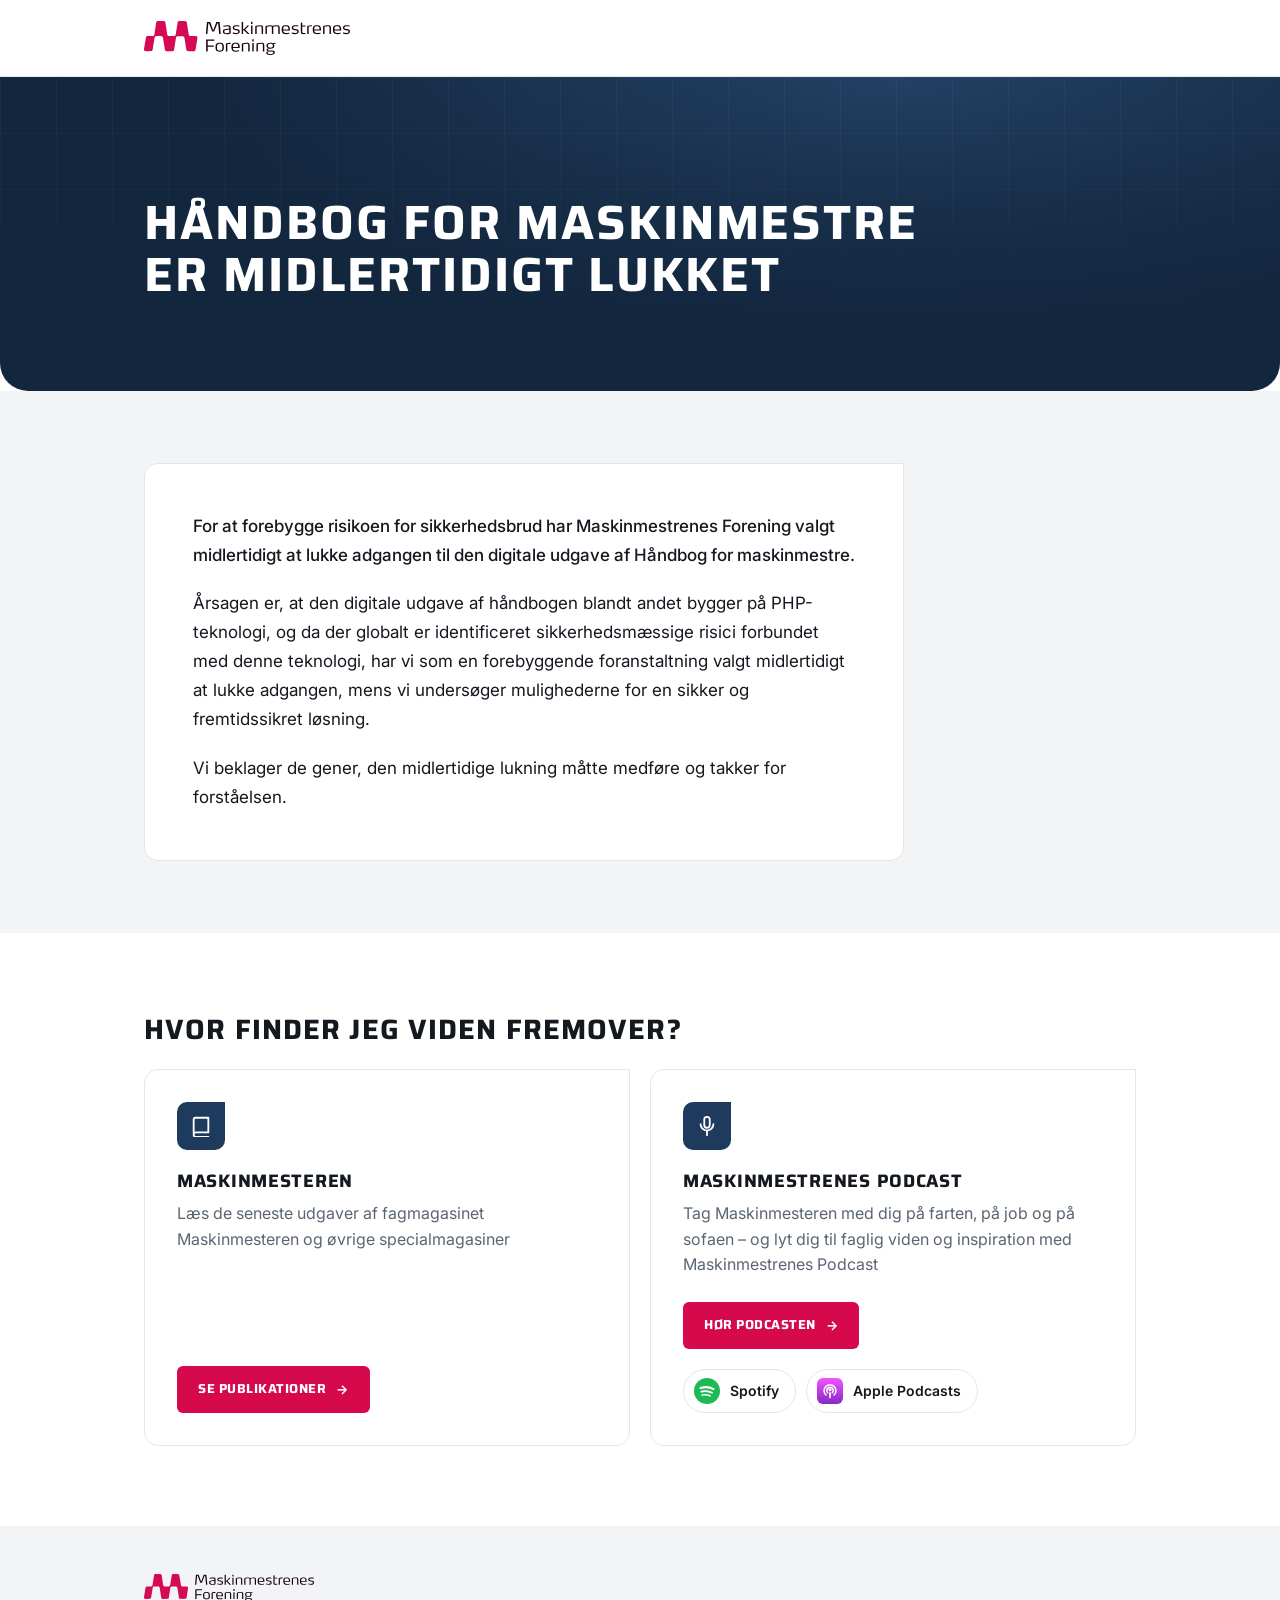
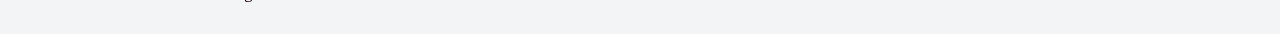
==== commit 6d280acf: "Trim Håndbog page to only the client-supplied content Co-Authored-By: Claude Opus 5.5 <noreply@anthr" ====
--- a/haandbog-nedlukning/index.html
+++ b/haandbog-nedlukning/index.html
@@ -60,19 +60,12 @@
   .btn::after { content: "→"; font-family: Inter, sans-serif; }
   .btn--red { background: var(--red); color: var(--white); }
   .btn--red:hover { background: var(--red-dark); }
-  .btn--ghost { border-color: rgba(255,255,255,.55); color: var(--white); }
-  .btn--ghost:hover { border-color: var(--white); background: rgba(255,255,255,.08); }
-  .btn--outline { border-color: var(--red); color: var(--red); }
-  .btn--outline:hover { background: var(--red); color: var(--white); }
 
   /* Header */
   .header { border-bottom: 1px solid var(--line); background: var(--white); }
   .header .wrap { display: flex; align-items: center; justify-content: space-between; height: 76px; }
   .logo { display: flex; align-items: center; gap: 10px; text-decoration: none; }
   .logo img { height: auto; max-width: 100%; }
-  .header__contact { display: flex; gap: 24px; font-size: 13px; color: var(--muted); }
-  .header__contact a { text-decoration: none; }
-  .header__contact a:hover { color: var(--red); }
 
   /* Hero */
   .hero {
@@ -95,29 +88,9 @@
     mask-image: linear-gradient(180deg, #000 0%, transparent 85%);
   }
   .hero .wrap { position: relative; padding-top: 120px; padding-bottom: 72px; }
-  .hero__tag {
-    display: inline-block; margin-bottom: 22px;
-    padding: 6px 12px;
-    font-size: 12px; font-weight: 600; letter-spacing: .08em; text-transform: uppercase;
-    background: var(--red); border-radius: 4px;
-  }
-  .hero p { max-width: 560px; font-size: 17px; color: rgba(255,255,255,.85); }
-  .hero__actions { display: flex; flex-wrap: wrap; gap: 12px; margin-top: 28px; }
 
   /* Sektioner */
   .section { padding: 80px 0; }
-
-  /* Tidslinje */
-  .timeline { display: grid; grid-template-columns: repeat(3, 1fr); gap: 20px; list-style: none; margin: 0; padding: 0; }
-  .timeline li { padding: 28px; border: 1px solid var(--line); background: var(--white); }
-  .timeline li.is-now { background: var(--navy); color: var(--white); border-color: var(--navy); }
-  .timeline__when {
-    display: block; margin-bottom: 12px;
-    font-size: 12px; font-weight: 600; letter-spacing: .08em; text-transform: uppercase; color: var(--red);
-  }
-  .timeline li.is-now .timeline__when { color: #ff8fb2; }
-  .timeline p { margin: 0; font-size: 15px; color: var(--muted); }
-  .timeline li.is-now p { color: rgba(255,255,255,.8); }
 
   /* Hvor finder jeg indholdet */
   .links { display: grid; grid-template-columns: repeat(2, 1fr); gap: 16px; }
@@ -140,61 +113,27 @@
   .link-card__text span { font-size: 14px; color: var(--muted); }
   .link-card__arrow { color: var(--navy); font-size: 18px; }
 
-  /* FAQ */
-  .faq { max-width: 760px; }
-  .faq details { border-bottom: 1px solid var(--line); }
-  .faq details:first-of-type { border-top: 1px solid var(--line); }
-  .faq summary {
-    list-style: none; cursor: pointer;
-    display: flex; justify-content: space-between; gap: 20px;
-    padding: 20px 0; font-weight: 600;
-  }
-  .faq summary::-webkit-details-marker { display: none; }
-  .faq summary::after { content: "+"; font-size: 22px; line-height: 1; color: var(--red); transition: transform .2s; }
-  .faq details[open] summary::after { transform: rotate(45deg); }
-  .faq details p { color: var(--muted); padding-bottom: 8px; }
-
-  /* Kontakt-boks */
-  .contact {
-    display: grid; grid-template-columns: 1.3fr 1fr; gap: 40px; align-items: center;
-    padding: 48px; background: var(--navy); color: var(--white);
-  }
-  .contact p { color: rgba(255,255,255,.8); margin: 0; }
-  .contact h2 { margin-bottom: 12px; }
-  .contact ul { list-style: none; margin: 0; padding: 0; display: grid; gap: 10px; font-size: 15px; }
-  .contact ul a { text-decoration: none; }
-  .contact ul a:hover { text-decoration: underline; }
-  .contact ul small { display: block; color: rgba(255,255,255,.6); font-size: 13px; }
-
   /* Footer */
   .footer { background: var(--grey); padding: 48px 0 32px; font-size: 13px; color: var(--muted); }
   .footer .wrap { display: flex; flex-wrap: wrap; justify-content: space-between; gap: 24px; align-items: flex-end; }
 
   @media (max-width: 820px) {
-    .header__contact { display: none; }
-    .hero .wrap { padding-top: 72px; padding-bottom: 56px; }
-    .timeline, .links, .contact { grid-template-columns: 1fr; }
-    .contact { padding: 32px 24px; }
+      .hero .wrap { padding-top: 72px; padding-bottom: 56px; }
+    .links { grid-template-columns: 1fr; }
     .section { padding: 56px 0; }
   }
   @media (max-width: 480px) {
     .wrap { padding: 0 16px; }
-    .hero__actions .btn { width: 100%; justify-content: space-between; }
-  }
+    }
 
 
   /* Meddelelse */
   .notice { background: var(--grey); padding: 72px 0; }
-  .notice .wrap { display: grid; grid-template-columns: 1fr 300px; gap: 24px; align-items: start; }
+  .notice__card { max-width: 760px; }
   .notice__card { padding: 48px; background: var(--white); border: 1px solid var(--line); }
   .notice__card p { font-size: 17px; line-height: 1.7; margin-bottom: 20px; }
   .notice__card p:last-child { margin-bottom: 0; }
   .notice__lead { font-weight: 500; }
-  .status { padding: 32px 28px; background: var(--navy); color: var(--white); }
-  .status dl { margin: 0; display: grid; gap: 20px; }
-  .status dt { font-size: 12px; font-weight: 600; letter-spacing: .08em; text-transform: uppercase; color: #ff8fb2; margin-bottom: 4px; }
-  .status dd { margin: 0; font-size: 15px; color: rgba(255,255,255,.85); }
-  .status__dot { display: inline-block; width: 8px; height: 8px; margin-right: 8px; border-radius: 50%; background: #ffb020; box-shadow: 0 0 0 4px rgba(255,176,32,.2); vertical-align: middle; }
 
   /* Videns-kort */
   .resources { display: grid; grid-template-columns: repeat(2, 1fr); gap: 20px; }
@@ -203,8 +142,7 @@
   .resource h3 { font-size: 18px; }
   .resource p { color: var(--muted); flex: 1; margin-bottom: 24px; }
   .resource__actions { display: flex; flex-wrap: wrap; align-items: center; gap: 12px 16px; }
-  .listen { display: flex; flex-wrap: wrap; gap: 10px; margin-top: 20px; padding-top: 20px; border-top: 1px solid var(--line); width: 100%; }
-  .listen__label { width: 100%; font-size: 13px; color: var(--muted); }
+  .listen { display: flex; flex-wrap: wrap; gap: 10px; margin-top: 8px; width: 100%; }
   .app-btn {
     display: inline-flex; align-items: center; gap: 10px;
     padding: 8px 16px 8px 10px;
@@ -217,7 +155,7 @@
 
   @media (max-width: 820px) {
     .notice { padding: 40px 0; }
-    .notice .wrap, .resources { grid-template-columns: 1fr; }
+    .resources { grid-template-columns: 1fr; }
     .notice__card { padding: 28px 22px; }
     .notice__card p { font-size: 16px; }
     .resource { padding: 24px 22px; }
@@ -231,23 +169,13 @@
     <a class="logo" href="https://www.mmf.dk" aria-label="Maskinmestrenes Forening – forside">
       <img src="mmf-logo.svg" alt="Maskinmestrenes Forening" width="206" height="34">
     </a>
-    <div class="header__contact">
-      <a href="tel:+4533364920">+45 3336 4920</a>
-      <a href="mailto:mf@mmf.dk">mf@mmf.dk</a>
-    </div>
   </div>
 </header>
 
 <main>
   <section class="hero">
     <div class="wrap">
-      <span class="hero__tag">Midlertidigt lukket</span>
       <h1>Håndbog for maskinmestre<br>er midlertidigt lukket</h1>
-      <p>Adgangen til den digitale udgave er lukket som en forebyggende sikkerhedsforanstaltning. Her kan du læse hvorfor – og hvor du finder faglig viden i mellemtiden.</p>
-      <div class="hero__actions">
-        <a class="btn btn--red" href="#viden">Find viden her</a>
-        <a class="btn btn--ghost" href="#faq">Spørgsmål og svar</a>
-      </div>
     </div>
   </section>
 
@@ -258,47 +186,17 @@
         <p>Årsagen er, at den digitale udgave af håndbogen blandt andet bygger på PHP-teknologi, og da der globalt er identificeret sikkerhedsmæssige risici forbundet med denne teknologi, har vi som en forebyggende foranstaltning valgt midlertidigt at lukke adgangen, mens vi undersøger mulighederne for en sikker og fremtidssikret løsning.</p>
         <p>Vi beklager de gener, den midlertidige lukning måtte medføre og takker for forståelsen.</p>
       </div>
-      <aside class="status shape" aria-label="Status">
-        <dl>
-          <div><dt>Status</dt><dd><span class="status__dot"></span>Midlertidigt lukket</dd></div>
-          <div><dt>Årsag</dt><dd>Forebyggende sikkerhedsforanstaltning</dd></div>
-          <div><dt>Næste skridt</dt><dd>Vi undersøger mulighederne for en sikker og fremtidssikret løsning</dd></div>
-        </dl>
-      </aside>
     </div>
   </section>
 
-  <section class="section">
-    <div class="wrap">
-      <h2>Hvad betyder det for dig?</h2>
-      <ul class="timeline">
-        <li class="shape is-now">
-          <span class="timeline__when">Adgang</span>
-          <h3>Håndbogen kan ikke tilgås</h3>
-          <p>Det er i øjeblikket ikke muligt at logge ind på eller søge i den digitale udgave af håndbogen.</p>
-        </li>
-        <li class="shape">
-          <span class="timeline__when">Medlemskab</span>
-          <h3>Dit medlemskab er uændret</h3>
-          <p>Lukningen påvirker ikke dit medlemskab af Maskinmestrenes Forening eller dine øvrige medlemsfordele.</p>
-        </li>
-        <li class="shape">
-          <span class="timeline__when">Hjælp</span>
-          <h3>Vi hjælper dig stadig</h3>
-          <p>Har du brug for faglig viden eller rådgivning, kan du altid kontakte sekretariatet.</p>
-        </li>
-      </ul>
-    </div>
-  </section>
-
-  <section class="section" id="viden" style="background: var(--grey);">
+  <section class="section" id="viden">
     <div class="wrap">
       <h2>Hvor finder jeg viden fremover?</h2>
       <div class="resources">
         <article class="resource shape">
           <span class="link-card__icon" aria-hidden="true"><svg width="22" height="22" viewBox="0 0 24 24" fill="none" stroke="currentColor" stroke-width="2" stroke-linecap="round" stroke-linejoin="round"><path d="M4 19.5V5a2 2 0 0 1 2-2h14v16H6.5a2.5 2.5 0 0 0 0 5H20"/></svg></span>
           <h3>Maskinmesteren</h3>
-          <p>Læs de seneste udgaver af fagmagasinet Maskinmesteren og øvrige specialmagasiner.</p>
+          <p>Læs de seneste udgaver af fagmagasinet Maskinmesteren og øvrige specialmagasiner</p>
           <div class="resource__actions">
             <a class="btn btn--red" href="https://mmf.dk/publikationer/">Se publikationer</a>
           </div>
@@ -306,15 +204,13 @@
         <article class="resource shape">
           <span class="link-card__icon" aria-hidden="true"><svg width="22" height="22" viewBox="0 0 24 24" fill="none" stroke="currentColor" stroke-width="2" stroke-linecap="round" stroke-linejoin="round"><rect x="9" y="2" width="6" height="12" rx="3"/><path d="M5 10a7 7 0 0 0 14 0"/><path d="M12 17v5"/></svg></span>
           <h3>Maskinmestrenes Podcast</h3>
-          <p>Tag Maskinmesteren med dig på farten, på job og på sofaen – og lyt dig til faglig viden og inspiration med Maskinmestrenes Podcast.</p>
+          <p>Tag Maskinmesteren med dig på farten, på job og på sofaen – og lyt dig til faglig viden og inspiration med Maskinmestrenes Podcast</p>
           <div class="resource__actions">
             <a class="btn btn--red" href="https://mmf.dk/podcast/">Hør podcasten</a>
-            <!-- https-links (universal links) åbner automatisk Spotify-/Podcasts-appen på mobil, hvis den er installeret – ellers webafspilleren.
-                 TODO: Indsæt de rigtige links til showet. -->
+            <!-- https-links (universal links) åbner automatisk Spotify-/Podcasts-appen på mobil, hvis den er installeret – ellers webafspilleren. -->
             <div class="listen">
-              <span class="listen__label">Lyt i din app</span>
-              <a class="app-btn" href="https://open.spotify.com/show/INDSÆT-SHOW-ID" target="_blank" rel="noopener"><svg viewBox="0 0 24 24" aria-hidden="true"><circle cx="12" cy="12" r="12" fill="#1DB954"/><g fill="none" stroke="#fff" stroke-linecap="round"><path d="M6 9.2c4-1.2 8.6-.9 12 1" stroke-width="1.9"/><path d="M6.7 12.6c3.4-.9 7-.6 10 1" stroke-width="1.6"/><path d="M7.3 15.8c2.7-.7 5.4-.4 7.7.8" stroke-width="1.3"/></g></svg>Spotify</a>
-              <a class="app-btn" href="https://podcasts.apple.com/dk/podcast/INDSÆT-PODCAST-ID" target="_blank" rel="noopener"><svg viewBox="0 0 24 24" aria-hidden="true"><defs><linearGradient id="ap" x1="0" y1="0" x2="0" y2="1"><stop offset="0" stop-color="#F452FF"/><stop offset="1" stop-color="#832BC1"/></linearGradient></defs><rect width="24" height="24" rx="5.5" fill="url(#ap)"/><g fill="none" stroke="#fff" stroke-linecap="round" stroke-width="1.4"><path d="M8.2 15.6a5.5 5.5 0 1 1 7.6 0"/><path d="M9.9 13.6a3 3 0 1 1 4.2 0"/></g><circle cx="12" cy="10.9" r="1.4" fill="#fff"/><path d="M11 13.4h2l-.35 5.2h-1.3z" fill="#fff"/></svg>Apple Podcasts</a>
+              <a class="app-btn" href="https://open.spotify.com/show/0bqIn9Vd0POUVjrOFwf1vP" target="_blank" rel="noopener"><svg viewBox="0 0 24 24" aria-hidden="true"><circle cx="12" cy="12" r="12" fill="#1DB954"/><g fill="none" stroke="#fff" stroke-linecap="round"><path d="M6 9.2c4-1.2 8.6-.9 12 1" stroke-width="1.9"/><path d="M6.7 12.6c3.4-.9 7-.6 10 1" stroke-width="1.6"/><path d="M7.3 15.8c2.7-.7 5.4-.4 7.7.8" stroke-width="1.3"/></g></svg>Spotify</a>
+              <a class="app-btn" href="https://podcasts.apple.com/dk/podcast/maskinmestrenes-podcast/id1675473188" target="_blank" rel="noopener"><svg viewBox="0 0 24 24" aria-hidden="true"><defs><linearGradient id="ap" x1="0" y1="0" x2="0" y2="1"><stop offset="0" stop-color="#F452FF"/><stop offset="1" stop-color="#832BC1"/></linearGradient></defs><rect width="24" height="24" rx="5.5" fill="url(#ap)"/><g fill="none" stroke="#fff" stroke-linecap="round" stroke-width="1.4"><path d="M8.2 15.6a5.5 5.5 0 1 1 7.6 0"/><path d="M9.9 13.6a3 3 0 1 1 4.2 0"/></g><circle cx="12" cy="10.9" r="1.4" fill="#fff"/><path d="M11 13.4h2l-.35 5.2h-1.3z" fill="#fff"/></svg>Apple Podcasts</a>
             </div>
           </div>
         </article>
@@ -322,45 +218,6 @@
     </div>
   </section>
 
-  <section class="section" id="faq">
-    <div class="wrap">
-      <h2>Spørgsmål og svar</h2>
-      <div class="faq">
-        <details open>
-          <summary>Hvorfor er håndbogen lukket?</summary>
-          <p>Den digitale udgave bygger blandt andet på PHP-teknologi, hvor der globalt er identificeret sikkerhedsmæssige risici. For at forebygge risikoen for sikkerhedsbrud har vi midlertidigt lukket adgangen.</p>
-        </details>
-        <details>
-          <summary>Hvornår åbner håndbogen igen?</summary>
-          <p>Vi undersøger i øjeblikket mulighederne for en sikker og fremtidssikret løsning og kan endnu ikke sige, hvornår håndbogen er tilgængelig igen. Vi informerer her på siden og på mmf.dk, så snart vi ved mere.</p>
-        </details>
-        <details>
-          <summary>Kan jeg få adgang til indholdet i mellemtiden?</summary>
-          <p>Nej, den digitale udgave kan ikke tilgås, mens den er lukket. Har du brug for viden om et konkret emne, er du velkommen til at kontakte sekretariatet, som hjælper dig videre.</p>
-        </details>
-        <details>
-          <summary>Påvirker lukningen mit medlemskab?</summary>
-          <p>Nej. Dit medlemskab af Maskinmestrenes Forening og dine øvrige medlemsfordele er uændrede.</p>
-        </details>
-      </div>
-    </div>
-  </section>
-
-  <section class="section" style="padding-top: 0;">
-    <div class="wrap">
-      <div class="contact shape">
-        <div>
-          <h2>Har du spørgsmål?</h2>
-          <p>Kontakt os direkte, så hjælper vi dig videre til den viden eller rådgivning, du har brug for.</p>
-        </div>
-        <ul>
-          <li><a href="tel:+4533364920">+45 3336 4920</a><small>Man–tors 09.00–15.00 · Fre 09.00–13.00</small></li>
-          <li><a href="mailto:mf@mmf.dk">mf@mmf.dk</a></li>
-          <li style="margin-top: 8px;"><a class="btn btn--red" href="https://www.mmf.dk">Gå til mmf.dk</a></li>
-        </ul>
-      </div>
-    </div>
-  </section>
 </main>
 
 <footer class="footer">
@@ -368,7 +225,6 @@
     <a class="logo" href="https://www.mmf.dk">
       <img src="mmf-logo.svg" alt="Maskinmestrenes Forening" width="170" height="28">
     </a>
-    <div>© 2026 Maskinmestrenes Forening</div>
   </div>
 </footer>
 
